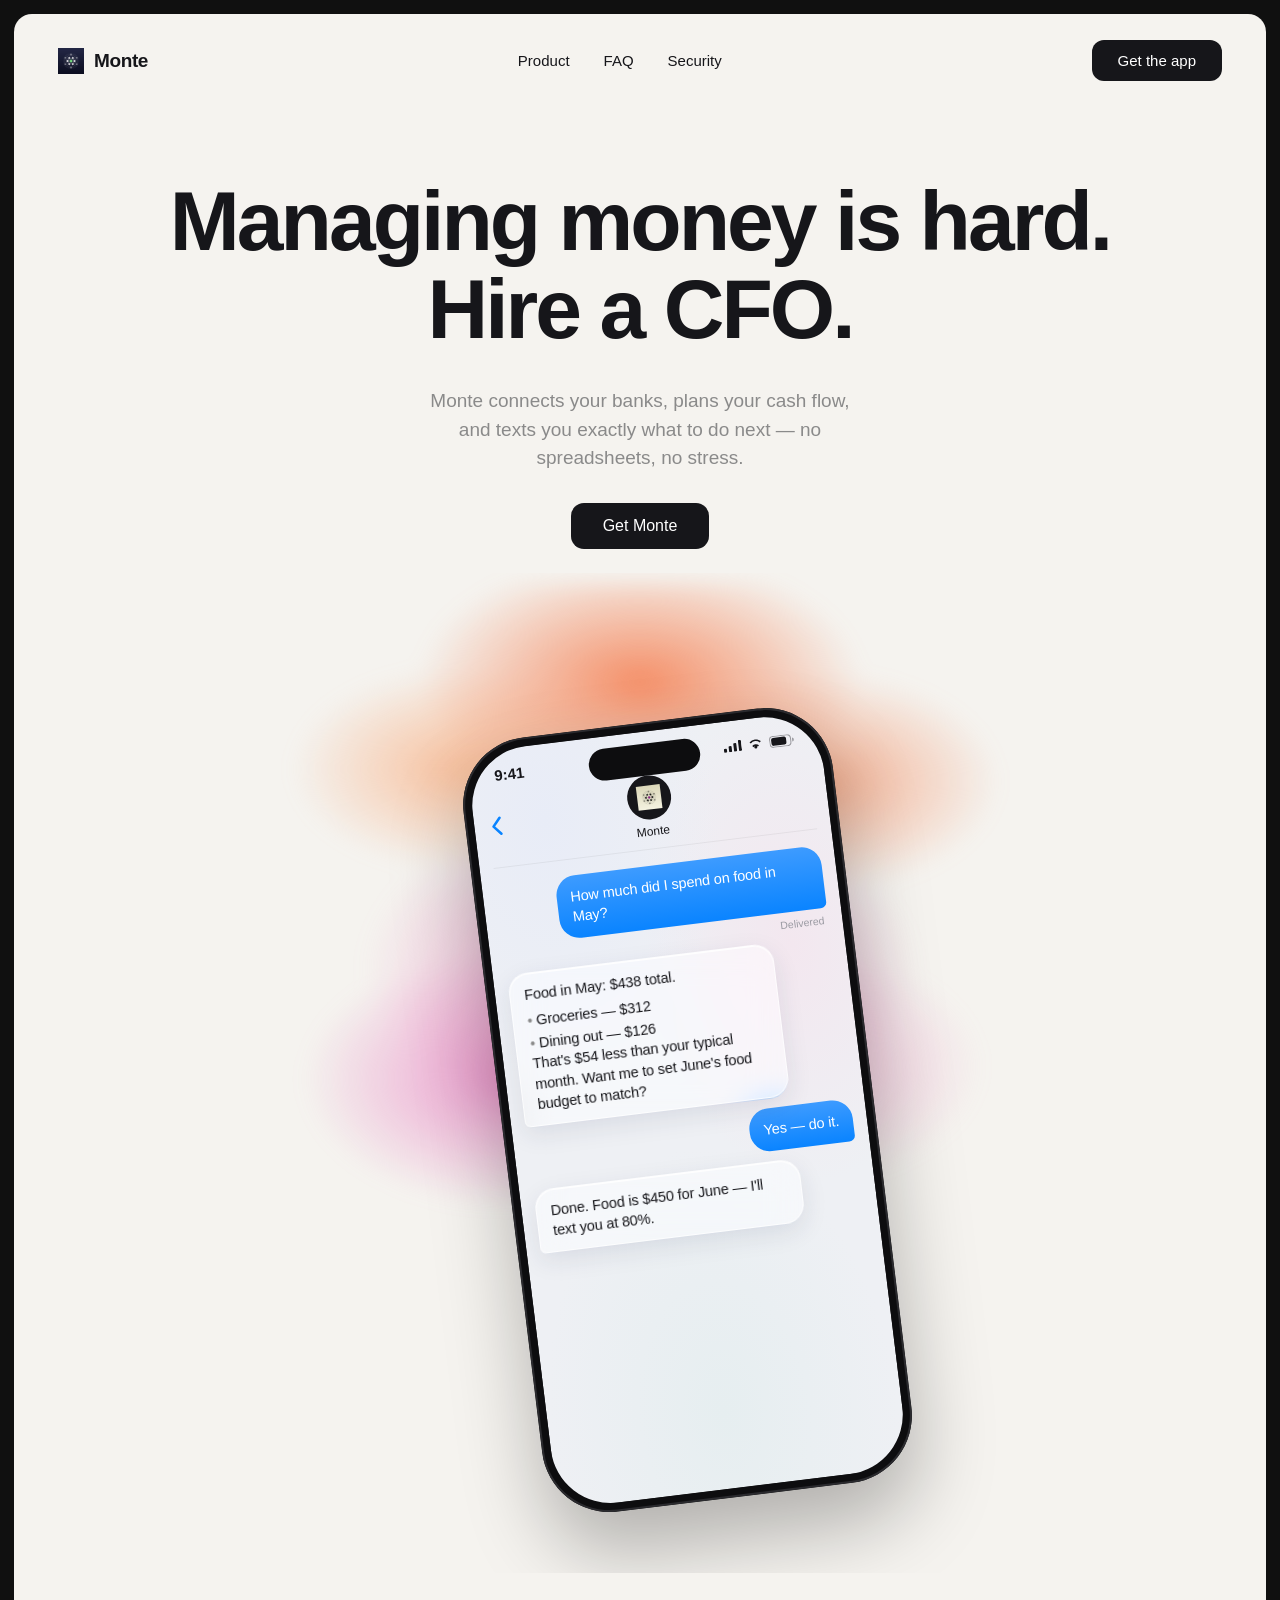
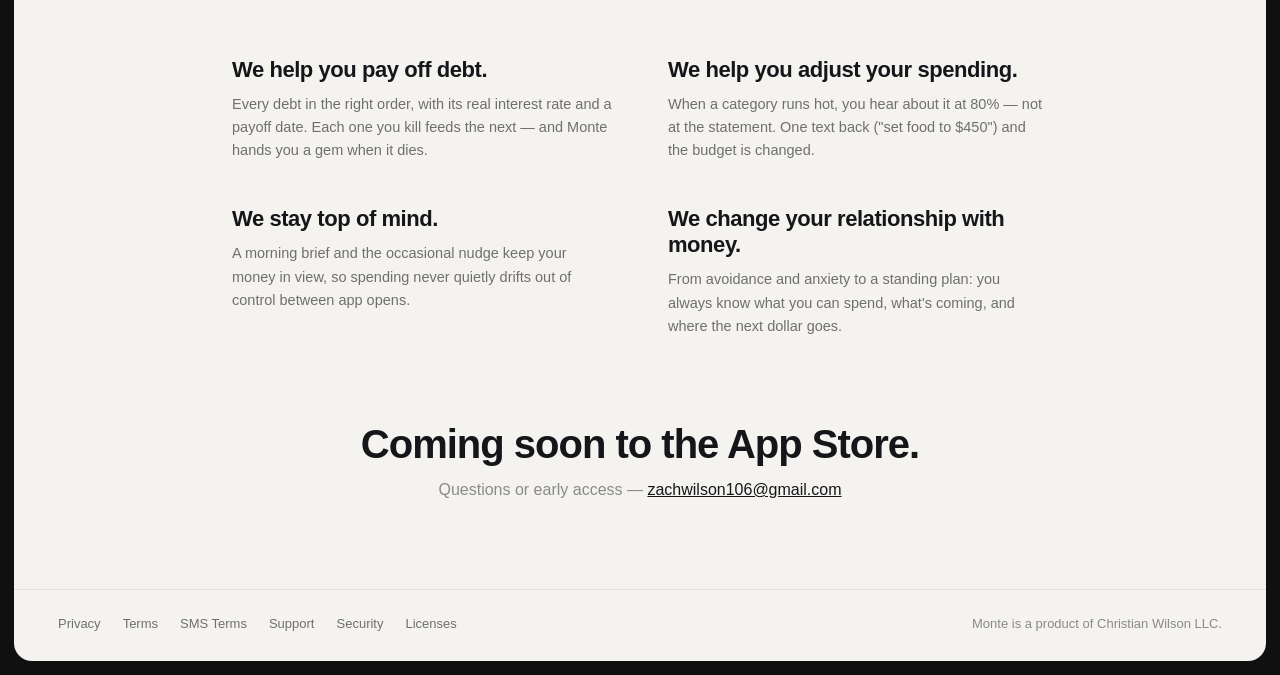
==== index.html @ 9ed9f9a8 "Mobile: reduce phone tilt/scale so it never clips the viewport" ====
<!doctype html>
<html lang="en">
<head>
<meta charset="utf-8">
<meta name="viewport" content="width=device-width, initial-scale=1">
<title>Monte — Your personal CFO</title>
<meta name="description" content="Monte connects your banks, plans your cash flow, and texts you exactly what to do next. Your personal CFO, in your pocket.">
<link rel="icon" type="image/png" href="/logo.png">
<style>
  * { margin: 0; padding: 0; box-sizing: border-box; }
  html { scroll-behavior: smooth; }
  body {
    background: #101010;
    font-family: -apple-system, BlinkMacSystemFont, "SF Pro Display", "Segoe UI", Roboto, sans-serif;
    color: #16161a;
    padding: 14px;
  }
  .page {
    background: #f5f3ef;
    border-radius: 18px;
    overflow: hidden;
    min-height: calc(100vh - 28px);
    display: flex;
    flex-direction: column;
  }

  /* Header */
  header {
    display: flex; align-items: center; justify-content: space-between;
    padding: 26px 44px 0;
  }
  .brand { display: flex; align-items: center; gap: 10px; text-decoration: none; color: #16161a; }
  .brand img { width: 26px; height: 26px; }
  .brand span { font-size: 19px; font-weight: 600; letter-spacing: -0.02em; }
  nav { display: flex; gap: 34px; }
  nav a { text-decoration: none; color: #16161a; font-size: 15px; }
  nav a:hover { opacity: 0.6; }
  .btn {
    display: inline-block; background: #16161a; color: #fff; text-decoration: none;
    font-size: 15px; font-weight: 500; padding: 12px 26px; border-radius: 12px;
  }
  .btn:hover { background: #000; }

  /* Hero */
  .hero { text-align: center; padding: 96px 24px 0; }
  .hero h1 {
    font-weight: 700;
    font-size: clamp(42px, 6.6vw, 84px);
    line-height: 1.05;
    letter-spacing: -0.035em;
  }
  .hero p {
    color: #8a8a8a; font-size: clamp(16px, 1.6vw, 19px); line-height: 1.5;
    max-width: 420px; margin: 34px auto 0;
  }
  .hero .btn { margin-top: 30px; padding: 14px 32px; border-radius: 13px; font-size: 16px; }

  /* Cloud + phone */
  .stage { position: relative; margin-top: 24px; height: 1000px; overflow: hidden; }
  .cloud {
    position: absolute; left: 50%; top: 10px; transform: translateX(-50%);
    width: 860px; height: 620px; pointer-events: none;
    background:
      radial-gradient(38% 30% at 50% 16%, rgba(244,124,78,.85), transparent 68%),
      radial-gradient(30% 24% at 30% 30%, rgba(248,176,132,.8), transparent 68%),
      radial-gradient(32% 26% at 70% 32%, rgba(243,140,96,.7), transparent 68%),
      radial-gradient(46% 38% at 50% 62%, rgba(238,132,194,.8), transparent 70%),
      radial-gradient(36% 30% at 36% 80%, rgba(230,110,188,.7), transparent 70%),
      radial-gradient(34% 28% at 66% 78%, rgba(240,150,200,.6), transparent 70%);
    filter: blur(10px);
  }
  .phone {
    position: relative; margin: 150px auto 0;
    width: 372px; height: 780px;
    background: #0d0d0f; border-radius: 68px;
    padding: 9px;
    transform: rotate(-7deg);
    transform-origin: top center;
    box-shadow: 0 40px 80px rgba(0,0,0,.28), inset 0 0 0 2px #2a2a2e;
  }
  .screen {
    border-radius: 60px; height: 100%; overflow: hidden;
    position: relative;
    background:
      radial-gradient(70% 50% at 20% 10%, #e8ecf7, transparent 70%),
      radial-gradient(60% 45% at 85% 30%, #f3e7ef, transparent 70%),
      radial-gradient(70% 50% at 50% 90%, #e6eef0, transparent 70%),
      #eef0f4;
    padding: 0 14px;
  }
  .island {
    position: absolute; top: 12px; left: 50%; transform: translateX(-50%);
    width: 112px; height: 32px; background: #0d0d0f; border-radius: 20px;
  }
  .statusrow {
    display: flex; justify-content: space-between; align-items: center;
    padding: 17px 12px 0; font-size: 15px; font-weight: 600; color: #16161a;
  }
  .statusrow .icons { display: flex; align-items: center; gap: 6px; }
  .statusrow svg { display: block; }
  .msgheader {
    position: relative; text-align: center; padding: 10px 0;
    border-bottom: 1px solid rgba(0,0,0,.06);
  }
  .msgheader .back {
    position: absolute; left: 2px; top: 50%; transform: translateY(-50%);
    color: #0a84ff; display: flex; align-items: center;
  }
  .msgheader .avatar {
    width: 44px; height: 44px; border-radius: 50%; background: #16161a;
    display: inline-flex; align-items: center; justify-content: center;
  }
  .msgheader .avatar img { width: 24px; height: 24px; filter: invert(1); }
  .msgheader .name { font-size: 12px; margin-top: 5px; color: #16161a; }
  .thread { display: flex; flex-direction: column; gap: 10px; padding-top: 16px; text-align: left; }
  .imsg {
    max-width: 82%; padding: 11px 14px; border-radius: 20px;
    font-size: 14.5px; line-height: 1.4; letter-spacing: -0.01em;
  }
  .sent {
    align-self: flex-end;
    background: linear-gradient(180deg, #3d9bff, #0a84ff);
    color: #fff; border-bottom-right-radius: 6px;
  }
  .delivered {
    align-self: flex-end; font-size: 10.5px; color: #9a9aa2; margin: -4px 4px 0 0;
  }
  .glass {
    align-self: flex-start;
    background: rgba(255,255,255,.5);
    -webkit-backdrop-filter: blur(18px) saturate(1.6);
    backdrop-filter: blur(18px) saturate(1.6);
    border: 1px solid rgba(255,255,255,.75);
    box-shadow: 0 8px 24px rgba(30,40,80,.10), inset 0 1px 0 rgba(255,255,255,.9);
    color: #16161a; border-bottom-left-radius: 6px;
  }
  .glass ul { list-style: none; margin: 6px 0 0; padding: 0; }
  .glass li { margin-top: 3px; }
  .glass li::before { content: "•  "; color: #8a8a8a; }

  /* Product strip */
  .strip {
    display: grid; grid-template-columns: repeat(2, 1fr); gap: 44px 56px;
    max-width: 880px; margin: 0 auto; padding: 84px 32px;
  }
  .strip h3 {
    font-weight: 700; letter-spacing: -0.02em;
    font-size: 22px; margin-bottom: 10px;
  }
  .strip p { color: #6f6f6f; font-size: 14.5px; line-height: 1.6; }

  /* Get section */
  .get { text-align: center; padding: 0 24px 90px; }
  .get h2 {
    font-weight: 700;
    font-size: clamp(28px, 3.6vw, 40px); letter-spacing: -0.025em;
  }
  .get p { color: #8a8a8a; margin-top: 14px; font-size: 16px; }
  .get a { color: #16161a; }

  /* Footer */
  footer {
    border-top: 1px solid rgba(0,0,0,.08);
    padding: 26px 44px 30px;
    display: flex; flex-wrap: wrap; gap: 10px 26px; align-items: center; justify-content: space-between;
    font-size: 13px; color: #8a8a8a;
  }
  footer .links { display: flex; flex-wrap: wrap; gap: 22px; }
  footer a { color: #6f6f6f; text-decoration: none; }
  footer a:hover { color: #16161a; }

  @media (max-width: 760px) {
    header { padding: 20px 22px 0; }
    nav { display: none; }
    .hero { padding-top: 64px; }
    .stage { height: 820px; }
    .phone { margin-top: 110px; transform: rotate(-4deg) scale(0.8); }
    .cloud { width: 620px; height: 470px; }
    .strip { grid-template-columns: 1fr; gap: 34px; padding: 64px 28px; }
    footer { padding: 22px 22px 26px; justify-content: center; text-align: center; }
  }
  @media (max-width: 420px) {
    .stage { height: 730px; }
    .phone { transform: rotate(-3deg) scale(0.7); margin-top: 80px; }
  }
</style>
</head>
<body>
<div class="page">

  <header>
    <a class="brand" href="./"><img src="/logo.png" alt=""><span>Monte</span></a>
    <nav>
      <a href="#product">Product</a>
      <a href="faq/">FAQ</a>
      <a href="security/">Security</a>
    </nav>
    <a class="btn" href="#get">Get the app</a>
  </header>

  <section class="hero">
    <h1>Managing money is hard.<br>Hire a CFO.</h1>
    <p>Monte connects your banks, plans your cash flow, and texts you exactly what to do next — no spreadsheets, no stress.</p>
    <a class="btn" href="#get">Get Monte</a>

    <div class="stage">
      <div class="cloud"></div>
      <div class="phone">
        <div class="screen">
          <div class="island"></div>
          <div class="statusrow">
            <span>9:41</span>
            <span class="icons">
              <svg width="18" height="11" viewBox="0 0 18 11" fill="#16161a"><rect x="0" y="7" width="3" height="4" rx="0.8"/><rect x="5" y="5" width="3" height="6" rx="0.8"/><rect x="10" y="2.5" width="3" height="8.5" rx="0.8"/><rect x="15" y="0" width="3" height="11" rx="0.8"/></svg>
              <svg width="16" height="11" viewBox="0 0 16 11" fill="#16161a"><path d="M8 9.4a1.5 1.5 0 1 1 0 3 1.5 1.5 0 0 1 0-3z" transform="translate(0,-1.9)"/><path d="M8 6.2c1.3 0 2.5.5 3.4 1.4l-1.2 1.2A3.2 3.2 0 0 0 8 8a3.2 3.2 0 0 0-2.2.8L4.6 7.6A4.8 4.8 0 0 1 8 6.2z"/><path d="M8 3c2.2 0 4.2.9 5.7 2.3l-1.2 1.2A6.4 6.4 0 0 0 8 4.6a6.4 6.4 0 0 0-4.5 1.9L2.3 5.3A8 8 0 0 1 8 3z" transform="translate(0,-1.6)"/></svg>
              <svg width="25" height="12" viewBox="0 0 25 12"><rect x="0.5" y="0.5" width="21" height="11" rx="3.5" fill="none" stroke="#16161a" stroke-opacity="0.4"/><rect x="2" y="2" width="15" height="8" rx="2" fill="#16161a"/><path d="M23 4v4c1-.3 1.6-1 1.6-2S24 4.3 23 4z" fill="#16161a" fill-opacity="0.4"/></svg>
            </span>
          </div>
          <div class="msgheader">
            <span class="back"><svg width="12" height="20" viewBox="0 0 12 20" fill="none"><path d="M10 2 3 10l7 8" stroke="#0a84ff" stroke-width="2.6" stroke-linecap="round" stroke-linejoin="round"/></svg></span>
            <span class="avatar"><img src="/logo.png" alt=""></span>
            <div class="name">Monte</div>
          </div>
          <div class="thread">
            <div class="imsg sent">How much did I spend on food in May?</div>
            <div class="delivered">Delivered</div>
            <div class="imsg glass">Food in May: $438 total.
              <ul>
                <li>Groceries — $312</li>
                <li>Dining out — $126</li>
              </ul>
              That's $54 less than your typical month. Want me to set June's food budget to match?</div>
            <div class="imsg sent">Yes — do it.</div>
            <div class="imsg glass">Done. Food is $450 for June — I'll text you at 80%.</div>
          </div>
        </div>
      </div>
    </div>
  </section>

  <section class="strip" id="product">
    <div>
      <h3>We help you pay off debt.</h3>
      <p>Every debt in the right order, with its real interest rate and a payoff date. Each one you kill feeds the next — and Monte hands you a gem when it dies.</p>
    </div>
    <div>
      <h3>We help you adjust your spending.</h3>
      <p>When a category runs hot, you hear about it at 80% — not at the statement. One text back ("set food to $450") and the budget is changed.</p>
    </div>
    <div>
      <h3>We stay top of mind.</h3>
      <p>A morning brief and the occasional nudge keep your money in view, so spending never quietly drifts out of control between app opens.</p>
    </div>
    <div>
      <h3>We change your relationship with money.</h3>
      <p>From avoidance and anxiety to a standing plan: you always know what you can spend, what's coming, and where the next dollar goes.</p>
    </div>
  </section>

  <section class="get" id="get">
    <h2>Coming soon to the App Store.</h2>
    <p>Questions or early access — <a href="mailto:zachwilson106@gmail.com">zachwilson106@gmail.com</a></p>
  </section>

  <footer>
    <div class="links">
      <a href="privacy/">Privacy</a>
      <a href="terms/">Terms</a>
      <a href="sms/">SMS Terms</a>
      <a href="faq/">Support</a>
      <a href="security/">Security</a>
      <a href="licenses/">Licenses</a>
    </div>
    <p>Monte is a product of Christian Wilson LLC.</p>
  </footer>

</div>
</body>
</html>
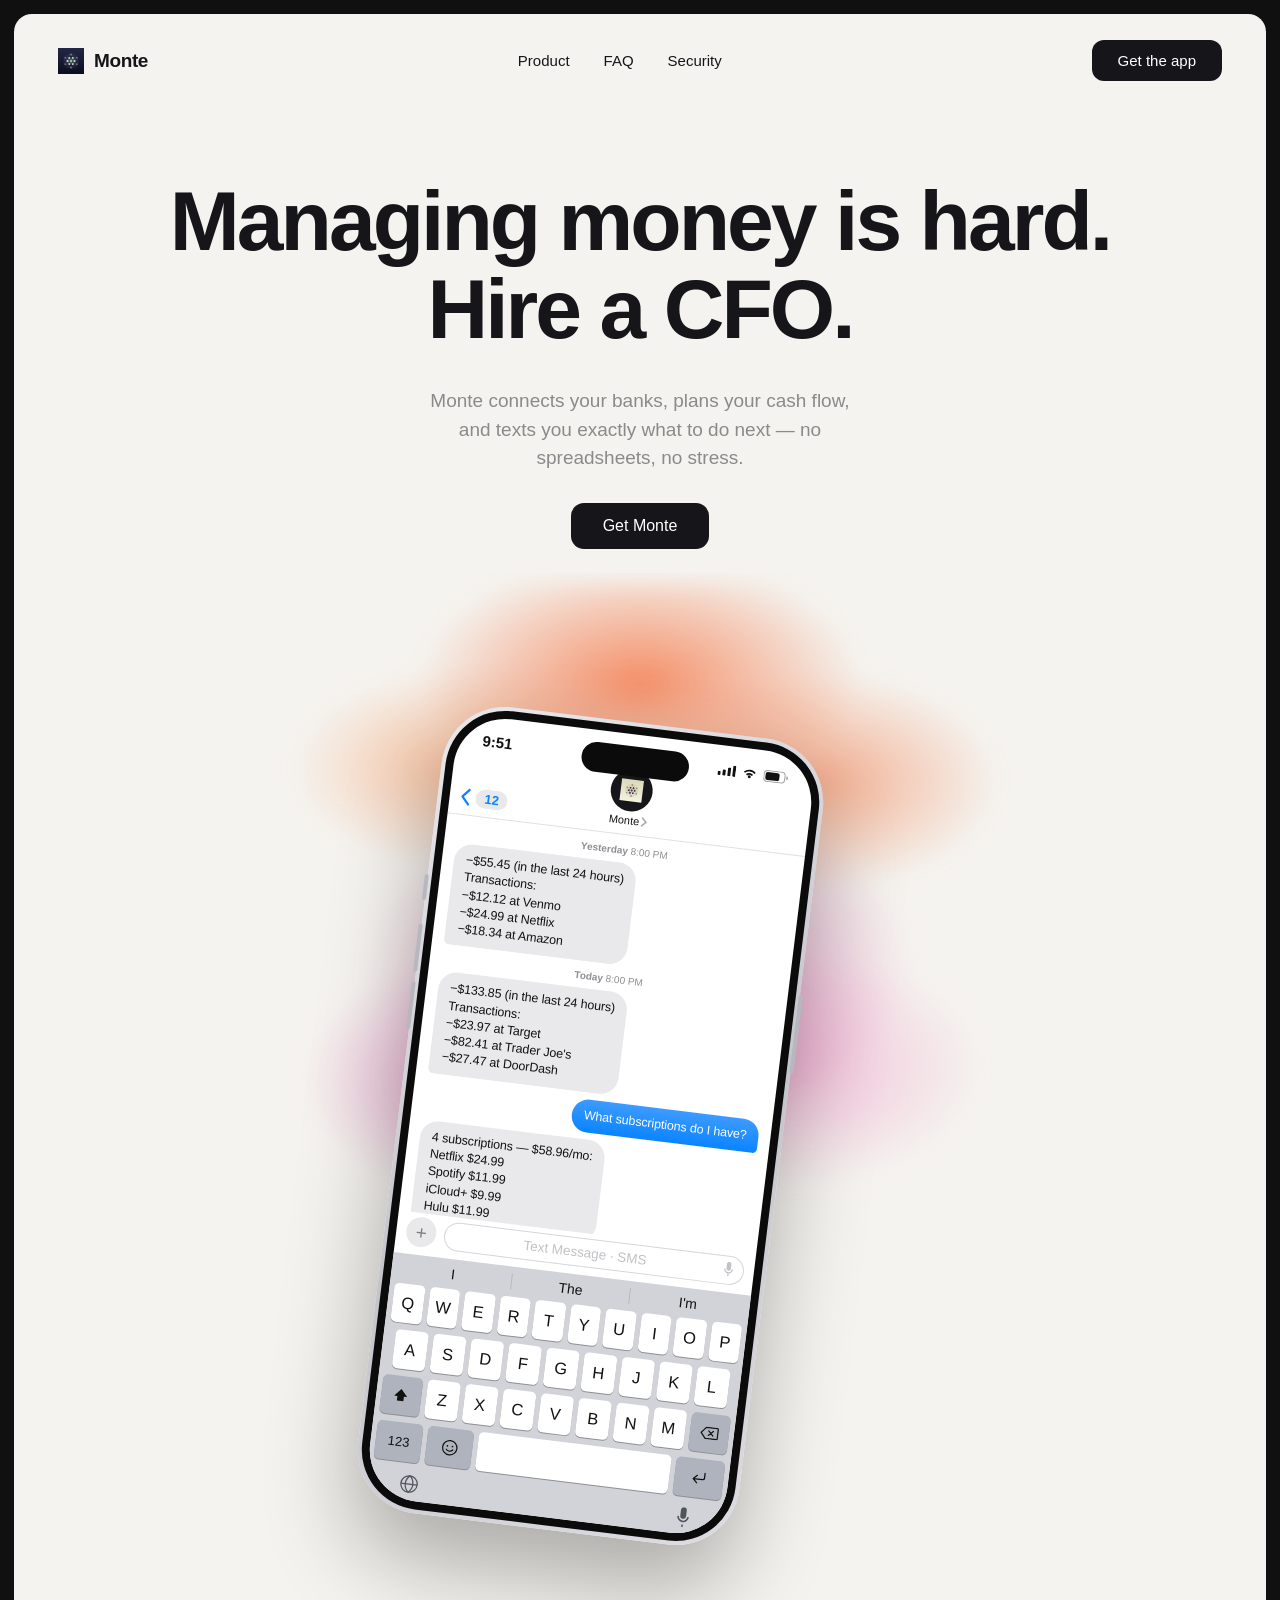
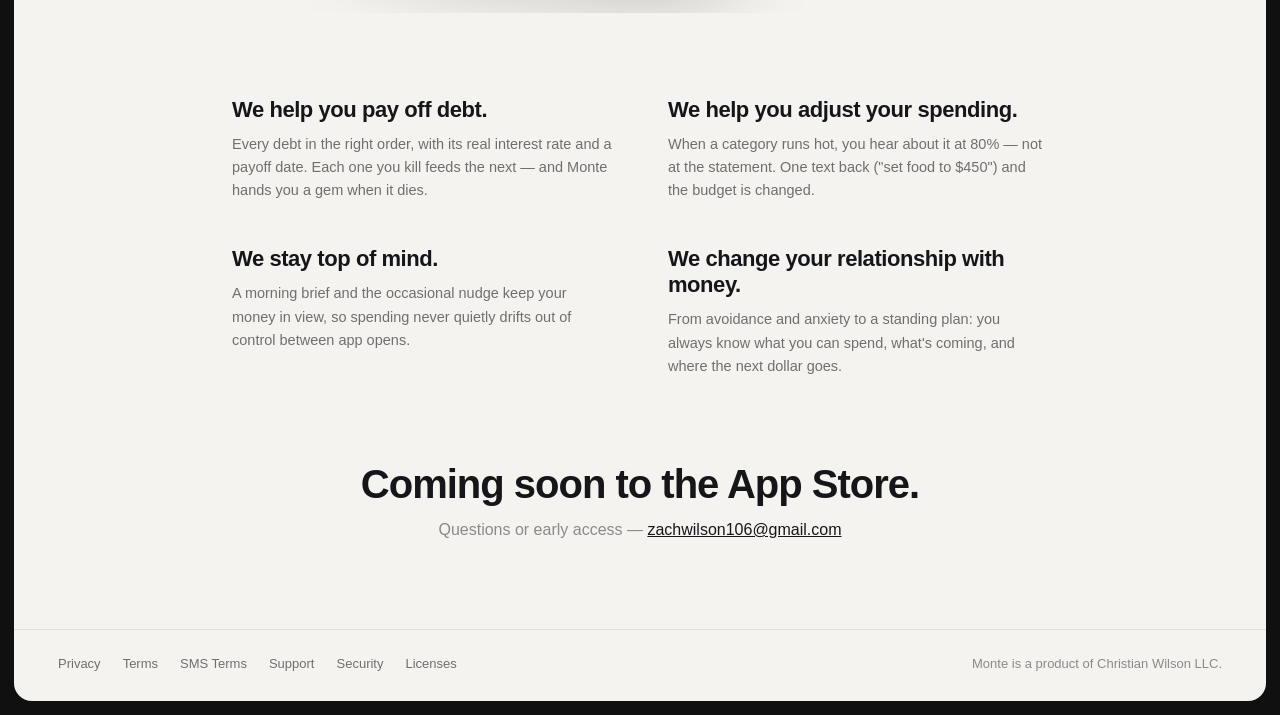
==== commit 189b210e: "Photoreal iPhone mockup: titanium frame, day separators, daily recaps + subscriptions Q&A, keyboard" ====
--- a/index.html
+++ b/index.html
@@ -56,7 +56,7 @@
   .hero .btn { margin-top: 30px; padding: 14px 32px; border-radius: 13px; font-size: 16px; }
 
   /* Cloud + phone */
-  .stage { position: relative; margin-top: 24px; height: 1000px; overflow: hidden; }
+  .stage { position: relative; margin-top: 24px; height: 1040px; overflow: hidden; }
   .cloud {
     position: absolute; left: 50%; top: 10px; transform: translateX(-50%);
     width: 860px; height: 620px; pointer-events: none;
@@ -71,72 +71,100 @@
   }
   .phone {
     position: relative; margin: 150px auto 0;
-    width: 372px; height: 780px;
-    background: #0d0d0f; border-radius: 68px;
-    padding: 9px;
-    transform: rotate(-7deg);
+    width: 384px; height: 812px;
+    background: linear-gradient(145deg, #e8e8ec, #c4c4cb 55%, #dcdce1);
+    border-radius: 64px; padding: 4px;
+    transform: rotate(7deg);
     transform-origin: top center;
-    box-shadow: 0 40px 80px rgba(0,0,0,.28), inset 0 0 0 2px #2a2a2e;
-  }
+    box-shadow: 0 44px 90px rgba(0,0,0,.30);
+  }
+  .sbtn { position: absolute; background: #b7b7bf; border-radius: 3px; }
+  .sbtn.action { left: -3px; top: 176px; width: 4px; height: 26px; }
+  .sbtn.volup  { left: -3px; top: 226px; width: 4px; height: 48px; }
+  .sbtn.voldn  { left: -3px; top: 284px; width: 4px; height: 48px; }
+  .sbtn.power  { right: -3px; top: 250px; width: 4px; height: 80px; }
+  .bezel { background: #0b0b0c; border-radius: 60px; padding: 8px; height: 100%; }
   .screen {
-    border-radius: 60px; height: 100%; overflow: hidden;
-    position: relative;
-    background:
-      radial-gradient(70% 50% at 20% 10%, #e8ecf7, transparent 70%),
-      radial-gradient(60% 45% at 85% 30%, #f3e7ef, transparent 70%),
-      radial-gradient(70% 50% at 50% 90%, #e6eef0, transparent 70%),
-      #eef0f4;
-    padding: 0 14px;
+    background: #fff; border-radius: 52px; height: 100%; overflow: hidden;
+    position: relative; display: flex; flex-direction: column;
   }
   .island {
     position: absolute; top: 12px; left: 50%; transform: translateX(-50%);
-    width: 112px; height: 32px; background: #0d0d0f; border-radius: 20px;
+    width: 108px; height: 30px; background: #0b0b0c; border-radius: 18px; z-index: 2;
   }
   .statusrow {
     display: flex; justify-content: space-between; align-items: center;
-    padding: 17px 12px 0; font-size: 15px; font-weight: 600; color: #16161a;
+    padding: 16px 26px 0; font-size: 15px; font-weight: 600; color: #111;
   }
   .statusrow .icons { display: flex; align-items: center; gap: 6px; }
   .statusrow svg { display: block; }
   .msgheader {
-    position: relative; text-align: center; padding: 10px 0;
-    border-bottom: 1px solid rgba(0,0,0,.06);
-  }
-  .msgheader .back {
-    position: absolute; left: 2px; top: 50%; transform: translateY(-50%);
-    color: #0a84ff; display: flex; align-items: center;
-  }
-  .msgheader .avatar {
-    width: 44px; height: 44px; border-radius: 50%; background: #16161a;
+    display: flex; align-items: flex-end; padding: 2px 10px 8px;
+    border-bottom: 0.5px solid rgba(0,0,0,.12);
+  }
+  .back { display: flex; align-items: center; gap: 5px; width: 74px; }
+  .unread {
+    background: #e9e9eb; color: #0a84ff; font-size: 13px; font-weight: 600;
+    padding: 2px 9px; border-radius: 12px;
+  }
+  .contact { flex: 1; text-align: center; }
+  .contact .avatar {
+    width: 42px; height: 42px; border-radius: 50%; background: #16161a;
     display: inline-flex; align-items: center; justify-content: center;
   }
-  .msgheader .avatar img { width: 24px; height: 24px; filter: invert(1); }
-  .msgheader .name { font-size: 12px; margin-top: 5px; color: #16161a; }
-  .thread { display: flex; flex-direction: column; gap: 10px; padding-top: 16px; text-align: left; }
+  .contact .avatar img { width: 22px; height: 22px; filter: invert(1); }
+  .contact .name {
+    font-size: 11px; color: #111; margin-top: 3px;
+    display: flex; align-items: center; justify-content: center; gap: 2px;
+  }
+  .contact .name svg { opacity: 0.35; }
+  .hspace { width: 74px; }
+  .thread {
+    flex: 1; overflow: hidden; text-align: left;
+    display: flex; flex-direction: column; gap: 7px;
+    padding: 8px 12px 4px; font-size: 12.5px;
+  }
+  .day { text-align: center; font-size: 10px; color: #8e8e93; margin-top: 2px; }
+  .day b { font-weight: 600; }
   .imsg {
-    max-width: 82%; padding: 11px 14px; border-radius: 20px;
-    font-size: 14.5px; line-height: 1.4; letter-spacing: -0.01em;
-  }
+    max-width: 80%; padding: 8px 12px; border-radius: 18px;
+    line-height: 1.38; letter-spacing: -0.01em; white-space: pre-line;
+  }
+  .recv { background: #e9e9eb; color: #111; align-self: flex-start; border-bottom-left-radius: 5px; }
   .sent {
-    align-self: flex-end;
-    background: linear-gradient(180deg, #3d9bff, #0a84ff);
-    color: #fff; border-bottom-right-radius: 6px;
-  }
-  .delivered {
-    align-self: flex-end; font-size: 10.5px; color: #9a9aa2; margin: -4px 4px 0 0;
-  }
-  .glass {
-    align-self: flex-start;
-    background: rgba(255,255,255,.5);
-    -webkit-backdrop-filter: blur(18px) saturate(1.6);
-    backdrop-filter: blur(18px) saturate(1.6);
-    border: 1px solid rgba(255,255,255,.75);
-    box-shadow: 0 8px 24px rgba(30,40,80,.10), inset 0 1px 0 rgba(255,255,255,.9);
-    color: #16161a; border-bottom-left-radius: 6px;
-  }
-  .glass ul { list-style: none; margin: 6px 0 0; padding: 0; }
-  .glass li { margin-top: 3px; }
-  .glass li::before { content: "•  "; color: #8a8a8a; }
+    background: linear-gradient(180deg, #3d9bff, #0a84ff); color: #fff;
+    align-self: flex-end; border-bottom-right-radius: 5px;
+  }
+  .inputbar { display: flex; align-items: center; gap: 8px; padding: 4px 10px 8px; }
+  .plusbtn {
+    width: 30px; height: 30px; border-radius: 50%; background: #e9e9eb;
+    color: #7c7c82; font-size: 19px; line-height: 1;
+    display: flex; align-items: center; justify-content: center;
+  }
+  .field {
+    flex: 1; position: relative; border: 1px solid #d6d6db; border-radius: 16px;
+    padding: 6px 30px 6px 12px; font-size: 13.5px; color: #c1c1c6;
+  }
+  .field svg { position: absolute; right: 9px; top: 50%; transform: translateY(-50%); }
+  .kb { background: #d1d3d9; padding: 0 3px 4px; }
+  .qt { display: flex; align-items: stretch; padding: 7px 0; }
+  .qt span {
+    flex: 1; text-align: center; font-size: 14px; color: #111;
+    border-right: 1px solid rgba(0,0,0,.12);
+  }
+  .qt span:last-child { border-right: none; }
+  .krow { display: flex; justify-content: center; gap: 5px; margin-bottom: 7px; padding: 0 2px; }
+  .key {
+    flex: 1; max-width: 33px; height: 39px; background: #fff; border-radius: 5px;
+    box-shadow: 0 1px 0 rgba(0,0,0,.32); color: #111;
+    display: flex; align-items: center; justify-content: center; font-size: 16.5px;
+  }
+  .key.mod { max-width: 44px; background: #aeb3be; }
+  .key.k123 { max-width: 46px; background: #aeb3be; font-size: 13px; }
+  .key.face { max-width: 46px; background: #aeb3be; }
+  .key.space { max-width: none; flex: 4; }
+  .key.ret { max-width: 60px; background: #aeb3be; }
+  .kbfoot { display: flex; justify-content: space-between; padding: 4px 30px 2px; }
 
   /* Product strip */
   .strip {
@@ -174,14 +202,14 @@
     nav { display: none; }
     .hero { padding-top: 64px; }
     .stage { height: 820px; }
-    .phone { margin-top: 110px; transform: rotate(-4deg) scale(0.8); }
+    .phone { margin-top: 110px; transform: rotate(4deg) scale(0.8); }
     .cloud { width: 620px; height: 470px; }
     .strip { grid-template-columns: 1fr; gap: 34px; padding: 64px 28px; }
     footer { padding: 22px 22px 26px; justify-content: center; text-align: center; }
   }
   @media (max-width: 420px) {
     .stage { height: 730px; }
-    .phone { transform: rotate(-3deg) scale(0.7); margin-top: 80px; }
+    .phone { transform: rotate(3deg) scale(0.7); margin-top: 80px; }
   }
 </style>
 </head>
@@ -206,33 +234,76 @@
     <div class="stage">
       <div class="cloud"></div>
       <div class="phone">
+        <span class="sbtn action"></span><span class="sbtn volup"></span><span class="sbtn voldn"></span><span class="sbtn power"></span>
+        <div class="bezel">
         <div class="screen">
           <div class="island"></div>
           <div class="statusrow">
-            <span>9:41</span>
+            <span>9:51</span>
             <span class="icons">
-              <svg width="18" height="11" viewBox="0 0 18 11" fill="#16161a"><rect x="0" y="7" width="3" height="4" rx="0.8"/><rect x="5" y="5" width="3" height="6" rx="0.8"/><rect x="10" y="2.5" width="3" height="8.5" rx="0.8"/><rect x="15" y="0" width="3" height="11" rx="0.8"/></svg>
-              <svg width="16" height="11" viewBox="0 0 16 11" fill="#16161a"><path d="M8 9.4a1.5 1.5 0 1 1 0 3 1.5 1.5 0 0 1 0-3z" transform="translate(0,-1.9)"/><path d="M8 6.2c1.3 0 2.5.5 3.4 1.4l-1.2 1.2A3.2 3.2 0 0 0 8 8a3.2 3.2 0 0 0-2.2.8L4.6 7.6A4.8 4.8 0 0 1 8 6.2z"/><path d="M8 3c2.2 0 4.2.9 5.7 2.3l-1.2 1.2A6.4 6.4 0 0 0 8 4.6a6.4 6.4 0 0 0-4.5 1.9L2.3 5.3A8 8 0 0 1 8 3z" transform="translate(0,-1.6)"/></svg>
-              <svg width="25" height="12" viewBox="0 0 25 12"><rect x="0.5" y="0.5" width="21" height="11" rx="3.5" fill="none" stroke="#16161a" stroke-opacity="0.4"/><rect x="2" y="2" width="15" height="8" rx="2" fill="#16161a"/><path d="M23 4v4c1-.3 1.6-1 1.6-2S24 4.3 23 4z" fill="#16161a" fill-opacity="0.4"/></svg>
+              <svg width="18" height="11" viewBox="0 0 18 11" fill="#111"><rect x="0" y="7" width="3" height="4" rx="0.8"/><rect x="5" y="5" width="3" height="6" rx="0.8"/><rect x="10" y="2.5" width="3" height="8.5" rx="0.8"/><rect x="15" y="0" width="3" height="11" rx="0.8"/></svg>
+              <svg width="16" height="11" viewBox="0 0 16 12" fill="#111"><path d="M8 9.6a1.6 1.6 0 1 1 0 3.2 1.6 1.6 0 0 1 0-3.2z" transform="translate(0,-1.4)"/><path d="M8 5.8c1.5 0 2.9.6 3.9 1.6l-1.3 1.3A3.7 3.7 0 0 0 8 7.6c-1 0-1.9.4-2.6 1.1L4.1 7.4a5.5 5.5 0 0 1 3.9-1.6z"/><path d="M8 2.2c2.5 0 4.8 1 6.5 2.7l-1.3 1.3A7.3 7.3 0 0 0 8 4.1c-2 0-3.8.8-5.2 2.1L1.5 4.9A9.2 9.2 0 0 1 8 2.2z"/></svg>
+              <svg width="25" height="12" viewBox="0 0 25 12"><rect x="0.5" y="0.5" width="21" height="11" rx="3.5" fill="none" stroke="#111" stroke-opacity="0.4"/><rect x="2" y="2" width="14" height="8" rx="2" fill="#111"/><path d="M23 4v4c1-.3 1.6-1 1.6-2S24 4.3 23 4z" fill="#111" fill-opacity="0.4"/></svg>
             </span>
           </div>
           <div class="msgheader">
-            <span class="back"><svg width="12" height="20" viewBox="0 0 12 20" fill="none"><path d="M10 2 3 10l7 8" stroke="#0a84ff" stroke-width="2.6" stroke-linecap="round" stroke-linejoin="round"/></svg></span>
-            <span class="avatar"><img src="/logo.png" alt=""></span>
-            <div class="name">Monte</div>
+            <span class="back">
+              <svg width="11" height="19" viewBox="0 0 12 20" fill="none"><path d="M10 2 3 10l7 8" stroke="#0a84ff" stroke-width="2.4" stroke-linecap="round" stroke-linejoin="round"/></svg>
+              <span class="unread">12</span>
+            </span>
+            <span class="contact">
+              <span class="avatar"><img src="/logo.png" alt=""></span>
+              <span class="name">Monte <svg width="6" height="10" viewBox="0 0 6 10" fill="none"><path d="M1 1l4 4-4 4" stroke="#111" stroke-width="1.6" stroke-linecap="round"/></svg></span>
+            </span>
+            <span class="hspace"></span>
           </div>
           <div class="thread">
-            <div class="imsg sent">How much did I spend on food in May?</div>
-            <div class="delivered">Delivered</div>
-            <div class="imsg glass">Food in May: $438 total.
-              <ul>
-                <li>Groceries — $312</li>
-                <li>Dining out — $126</li>
-              </ul>
-              That's $54 less than your typical month. Want me to set June's food budget to match?</div>
-            <div class="imsg sent">Yes — do it.</div>
-            <div class="imsg glass">Done. Food is $450 for June — I'll text you at 80%.</div>
-          </div>
+            <div class="day"><b>Yesterday</b> 8:00 PM</div>
+            <div class="imsg recv">−$55.45 (in the last 24 hours)
+Transactions:
+−$12.12 at Venmo
+−$24.99 at Netflix
+−$18.34 at Amazon</div>
+            <div class="day"><b>Today</b> 8:00 PM</div>
+            <div class="imsg recv">−$133.85 (in the last 24 hours)
+Transactions:
+−$23.97 at Target
+−$82.41 at Trader Joe's
+−$27.47 at DoorDash</div>
+            <div class="imsg sent">What subscriptions do I have?</div>
+            <div class="imsg recv">4 subscriptions — $58.96/mo:
+Netflix $24.99
+Spotify $11.99
+iCloud+ $9.99
+Hulu $11.99</div>
+          </div>
+          <div class="inputbar">
+            <span class="plusbtn">+</span>
+            <span class="field">Text Message · SMS
+              <svg width="11" height="16" viewBox="0 0 12 18" fill="#c1c1c6"><rect x="3.5" y="0" width="5" height="10" rx="2.5"/><path d="M1 8a5 5 0 0 0 10 0h-1.4a3.6 3.6 0 0 1-7.2 0z"/><rect x="5.3" y="13" width="1.4" height="3"/></svg>
+            </span>
+          </div>
+          <div class="kb">
+            <div class="qt"><span>I</span><span>The</span><span>I'm</span></div>
+            <div class="krow"><span class="key">Q</span><span class="key">W</span><span class="key">E</span><span class="key">R</span><span class="key">T</span><span class="key">Y</span><span class="key">U</span><span class="key">I</span><span class="key">O</span><span class="key">P</span></div>
+            <div class="krow"><span class="key">A</span><span class="key">S</span><span class="key">D</span><span class="key">F</span><span class="key">G</span><span class="key">H</span><span class="key">J</span><span class="key">K</span><span class="key">L</span></div>
+            <div class="krow">
+              <span class="key mod"><svg width="15" height="14" viewBox="0 0 16 15" fill="#111"><path d="M8 0 1 8h3.5v5h7V8H15z"/></svg></span>
+              <span class="key">Z</span><span class="key">X</span><span class="key">C</span><span class="key">V</span><span class="key">B</span><span class="key">N</span><span class="key">M</span>
+              <span class="key mod"><svg width="19" height="13" viewBox="0 0 20 14" fill="none"><path d="M6 1h12a1 1 0 0 1 1 1v10a1 1 0 0 1-1 1H6L1 7z" stroke="#111" stroke-width="1.3"/><path d="m9 4.5 5 5m0-5-5 5" stroke="#111" stroke-width="1.3" stroke-linecap="round"/></svg></span>
+            </div>
+            <div class="krow">
+              <span class="key k123">123</span>
+              <span class="key face"><svg width="17" height="17" viewBox="0 0 18 18" fill="none"><circle cx="9" cy="9" r="7.6" stroke="#111" stroke-width="1.3"/><circle cx="6.3" cy="7.4" r="0.9" fill="#111"/><circle cx="11.7" cy="7.4" r="0.9" fill="#111"/><path d="M5.5 11a4.4 4.4 0 0 0 7 0" stroke="#111" stroke-width="1.3" stroke-linecap="round"/></svg></span>
+              <span class="key space"></span>
+              <span class="key ret"><svg width="15" height="13" viewBox="0 0 16 14" fill="none"><path d="M14 1v5a2 2 0 0 1-2 2H2m0 0 4-4M2 8l4 4" stroke="#111" stroke-width="1.4" stroke-linecap="round" stroke-linejoin="round"/></svg></span>
+            </div>
+            <div class="kbfoot">
+              <svg width="21" height="21" viewBox="0 0 22 22" fill="none"><circle cx="11" cy="11" r="8.6" stroke="#50555c" stroke-width="1.3"/><path d="M2.4 11h17.2M11 2.4c-2.6 2.3-4 5.2-4 8.6s1.4 6.3 4 8.6c2.6-2.3 4-5.2 4-8.6s-1.4-6.3-4-8.6z" stroke="#50555c" stroke-width="1.3"/></svg>
+              <svg width="15" height="21" viewBox="0 0 12 18" fill="#50555c"><rect x="3.5" y="0" width="5" height="10" rx="2.5"/><path d="M1 8a5 5 0 0 0 10 0h-1.4a3.6 3.6 0 0 1-7.2 0z"/><rect x="5.3" y="15" width="1.4" height="2"/></svg>
+            </div>
+          </div>
+        </div>
         </div>
       </div>
     </div>
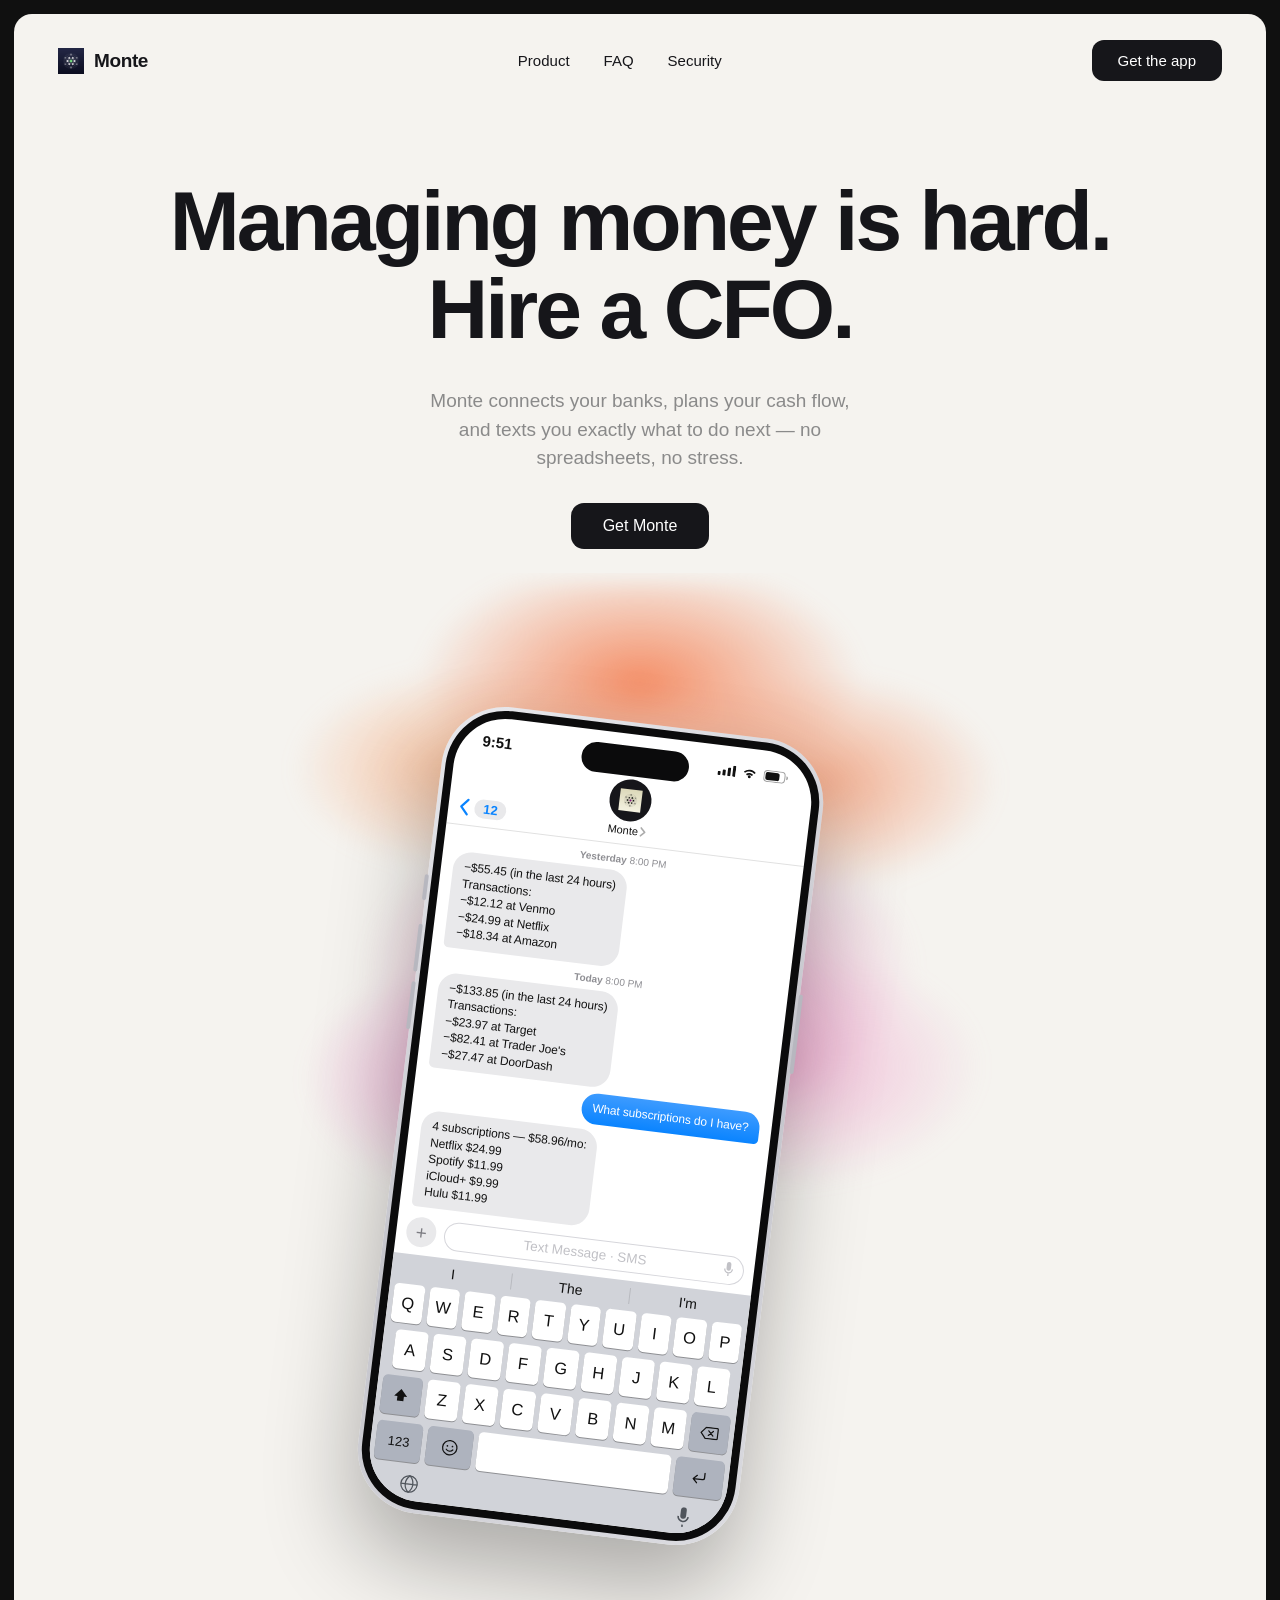
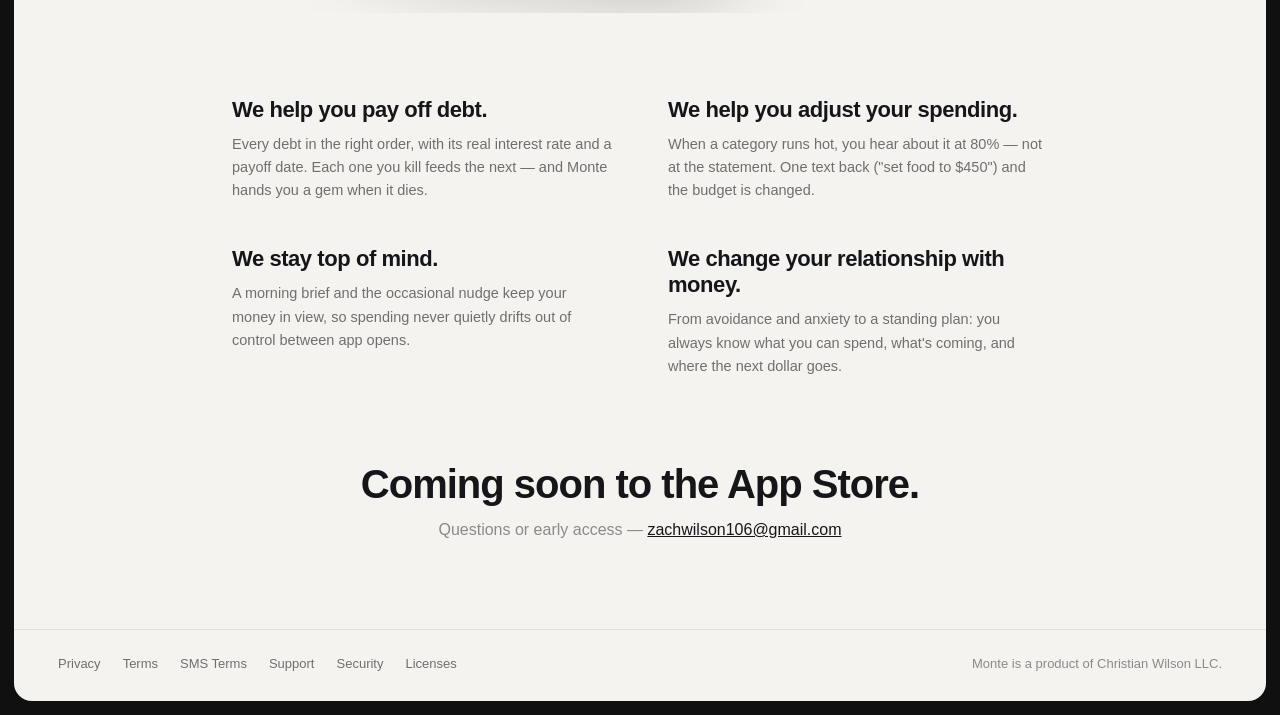
==== commit 19acb99f: "Clear the island, fit the full subscriptions reply" ====
--- a/index.html
+++ b/index.html
@@ -99,7 +99,7 @@
   .statusrow .icons { display: flex; align-items: center; gap: 6px; }
   .statusrow svg { display: block; }
   .msgheader {
-    display: flex; align-items: flex-end; padding: 2px 10px 8px;
+    display: flex; align-items: flex-end; padding: 12px 10px 8px;
     border-bottom: 0.5px solid rgba(0,0,0,.12);
   }
   .back { display: flex; align-items: center; gap: 5px; width: 74px; }
@@ -121,13 +121,13 @@
   .hspace { width: 74px; }
   .thread {
     flex: 1; overflow: hidden; text-align: left;
-    display: flex; flex-direction: column; gap: 7px;
-    padding: 8px 12px 4px; font-size: 12.5px;
+    display: flex; flex-direction: column; gap: 6px;
+    padding: 7px 12px 2px; font-size: 12px;
   }
   .day { text-align: center; font-size: 10px; color: #8e8e93; margin-top: 2px; }
   .day b { font-weight: 600; }
   .imsg {
-    max-width: 80%; padding: 8px 12px; border-radius: 18px;
+    max-width: 80%; padding: 7px 11px; border-radius: 18px;
     line-height: 1.38; letter-spacing: -0.01em; white-space: pre-line;
   }
   .recv { background: #e9e9eb; color: #111; align-self: flex-start; border-bottom-left-radius: 5px; }
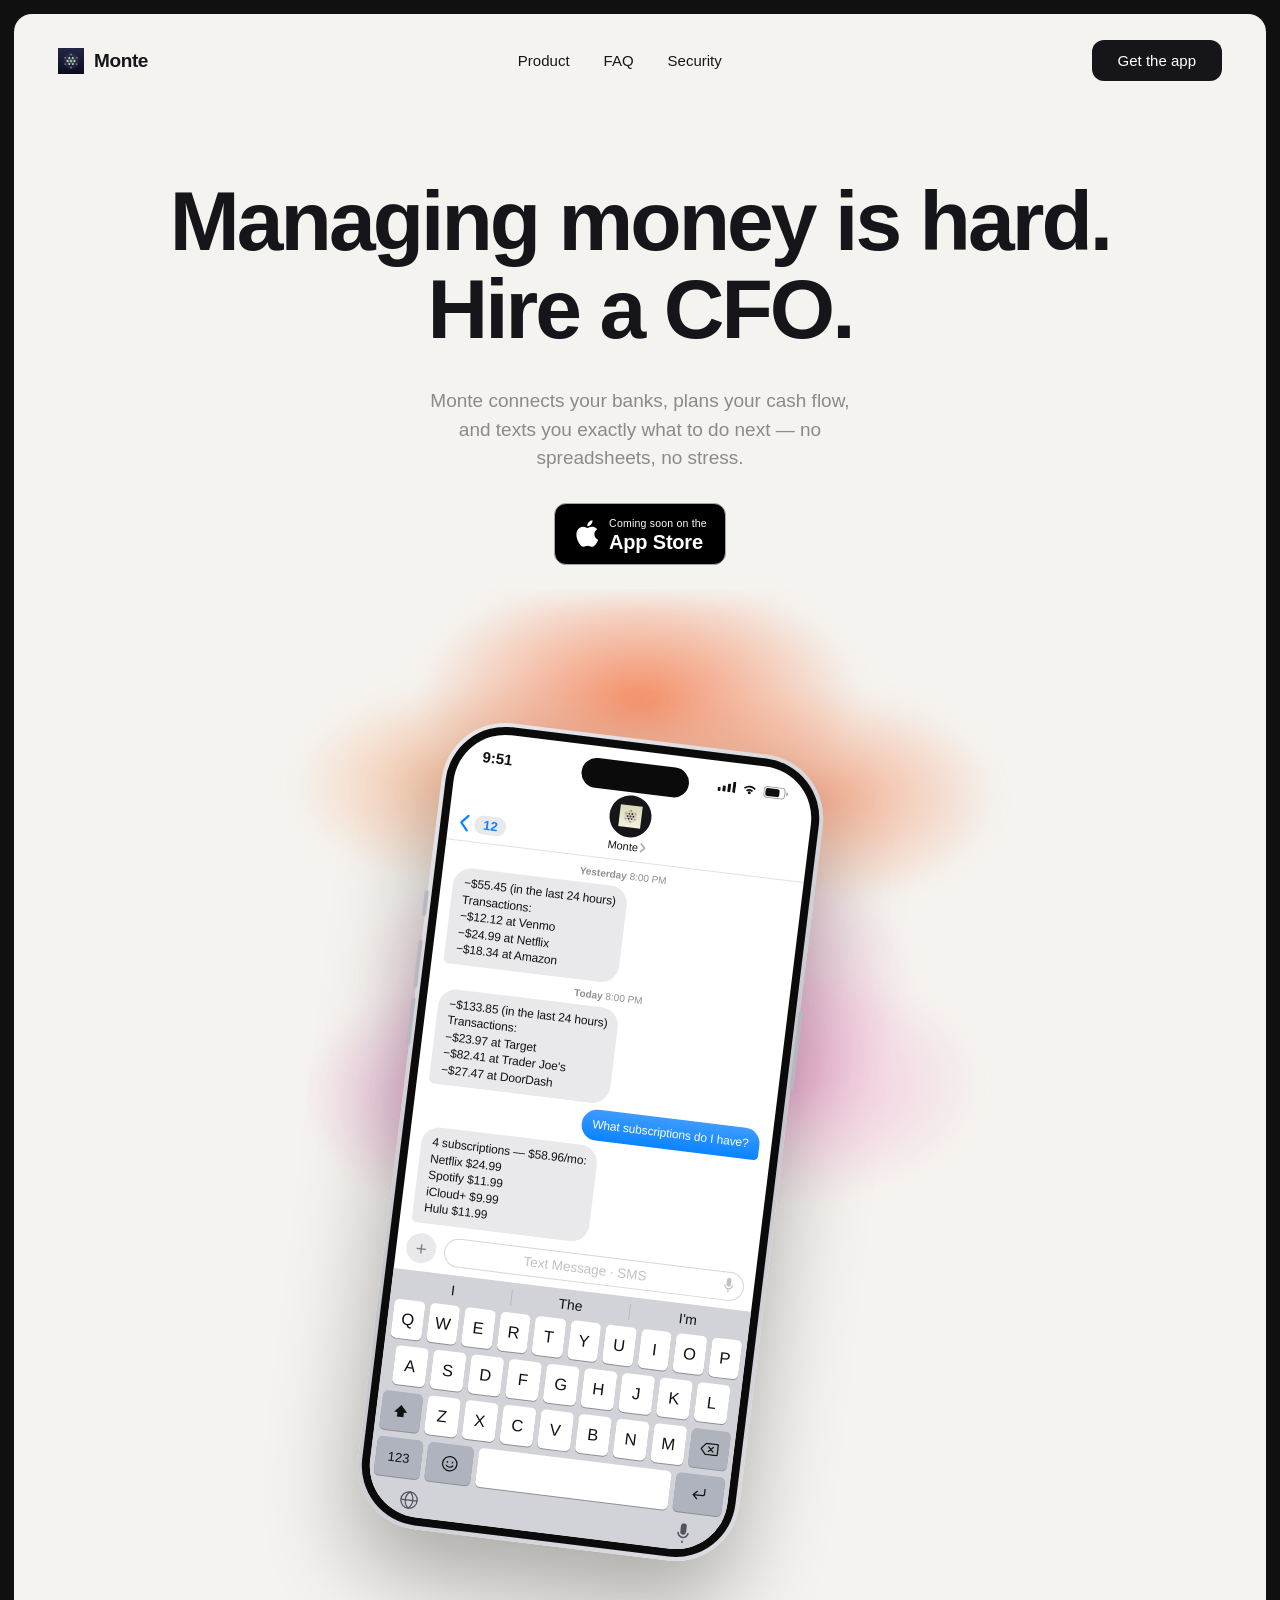
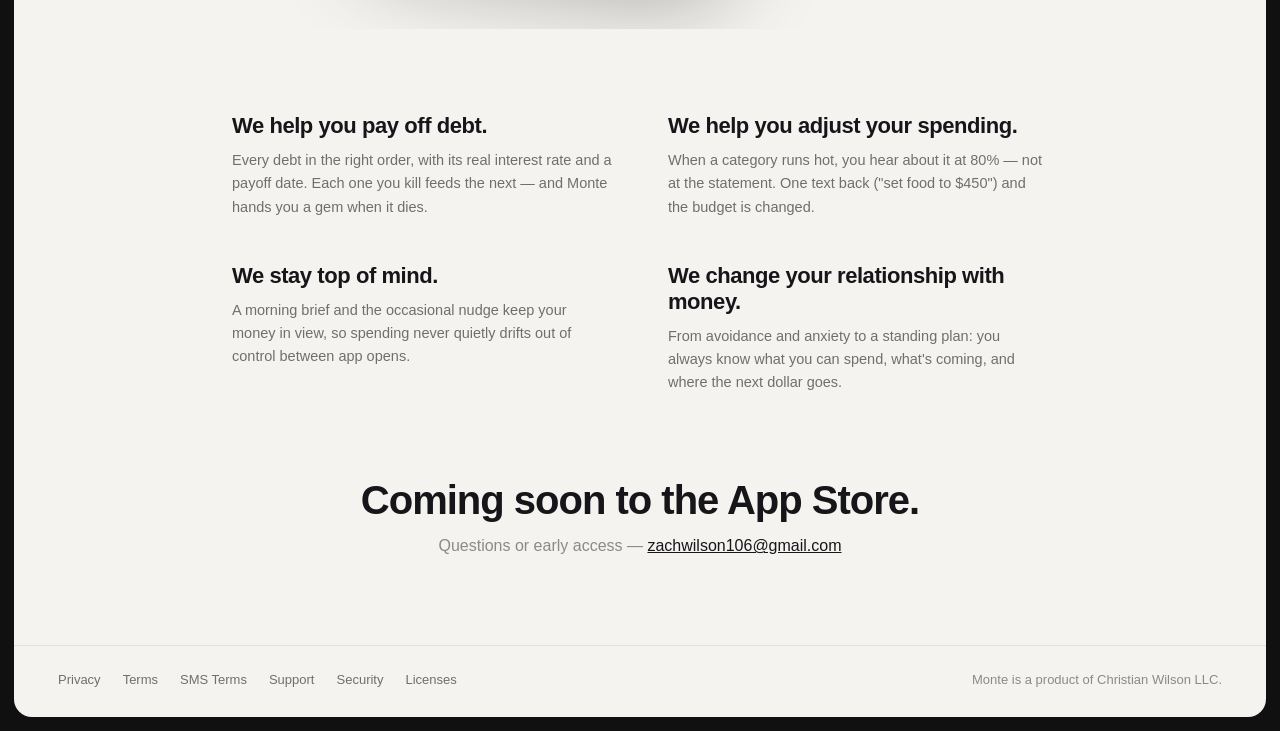
==== commit 99ac38cd: "App Store badge placeholder replaces Get Monte button" ====
--- a/index.html
+++ b/index.html
@@ -54,6 +54,15 @@
     max-width: 420px; margin: 34px auto 0;
   }
   .hero .btn { margin-top: 30px; padding: 14px 32px; border-radius: 13px; font-size: 16px; }
+  .appstore {
+    display: inline-flex; align-items: center; gap: 10px;
+    background: #000; color: #fff; text-decoration: none;
+    border: 1px solid #a6a6a6; border-radius: 12px;
+    padding: 9px 18px 10px; margin-top: 30px;
+  }
+  .appstore .lines { text-align: left; line-height: 1.15; }
+  .appstore .small { font-size: 10.5px; letter-spacing: 0.02em; }
+  .appstore .big { font-size: 20px; font-weight: 600; letter-spacing: -0.01em; }
 
   /* Cloud + phone */
   .stage { position: relative; margin-top: 24px; height: 1040px; overflow: hidden; }
@@ -229,7 +238,10 @@
   <section class="hero">
     <h1>Managing money is hard.<br>Hire a CFO.</h1>
     <p>Monte connects your banks, plans your cash flow, and texts you exactly what to do next — no spreadsheets, no stress.</p>
-    <a class="btn" href="#get">Get Monte</a>
+    <a class="appstore" href="#get" aria-label="Download on the App Store (coming soon)">
+      <svg width="26" height="31" viewBox="0 0 24 29" fill="#fff"><path d="M19.9 15.3c0-3.1 2.5-4.6 2.6-4.7-1.4-2.1-3.7-2.4-4.5-2.4-1.9-.2-3.7 1.1-4.7 1.1-1 0-2.5-1.1-4.1-1.1-2.1 0-4 1.2-5.1 3.1-2.2 3.8-.6 9.4 1.6 12.5 1 1.5 2.3 3.2 3.9 3.1 1.6-.1 2.2-1 4.1-1s2.4 1 4.1 1c1.7 0 2.8-1.5 3.8-3 1.2-1.7 1.7-3.4 1.7-3.5-.1-.1-3.4-1.3-3.4-5.1zM16.8 5.9c.9-1 1.4-2.4 1.3-3.9-1.2.1-2.7.8-3.6 1.9-.8.9-1.5 2.4-1.3 3.8 1.4.1 2.7-.7 3.6-1.8z"/></svg>
+      <span class="lines"><span class="small">Coming soon on the</span><br><span class="big">App Store</span></span>
+    </a>
 
     <div class="stage">
       <div class="cloud"></div>
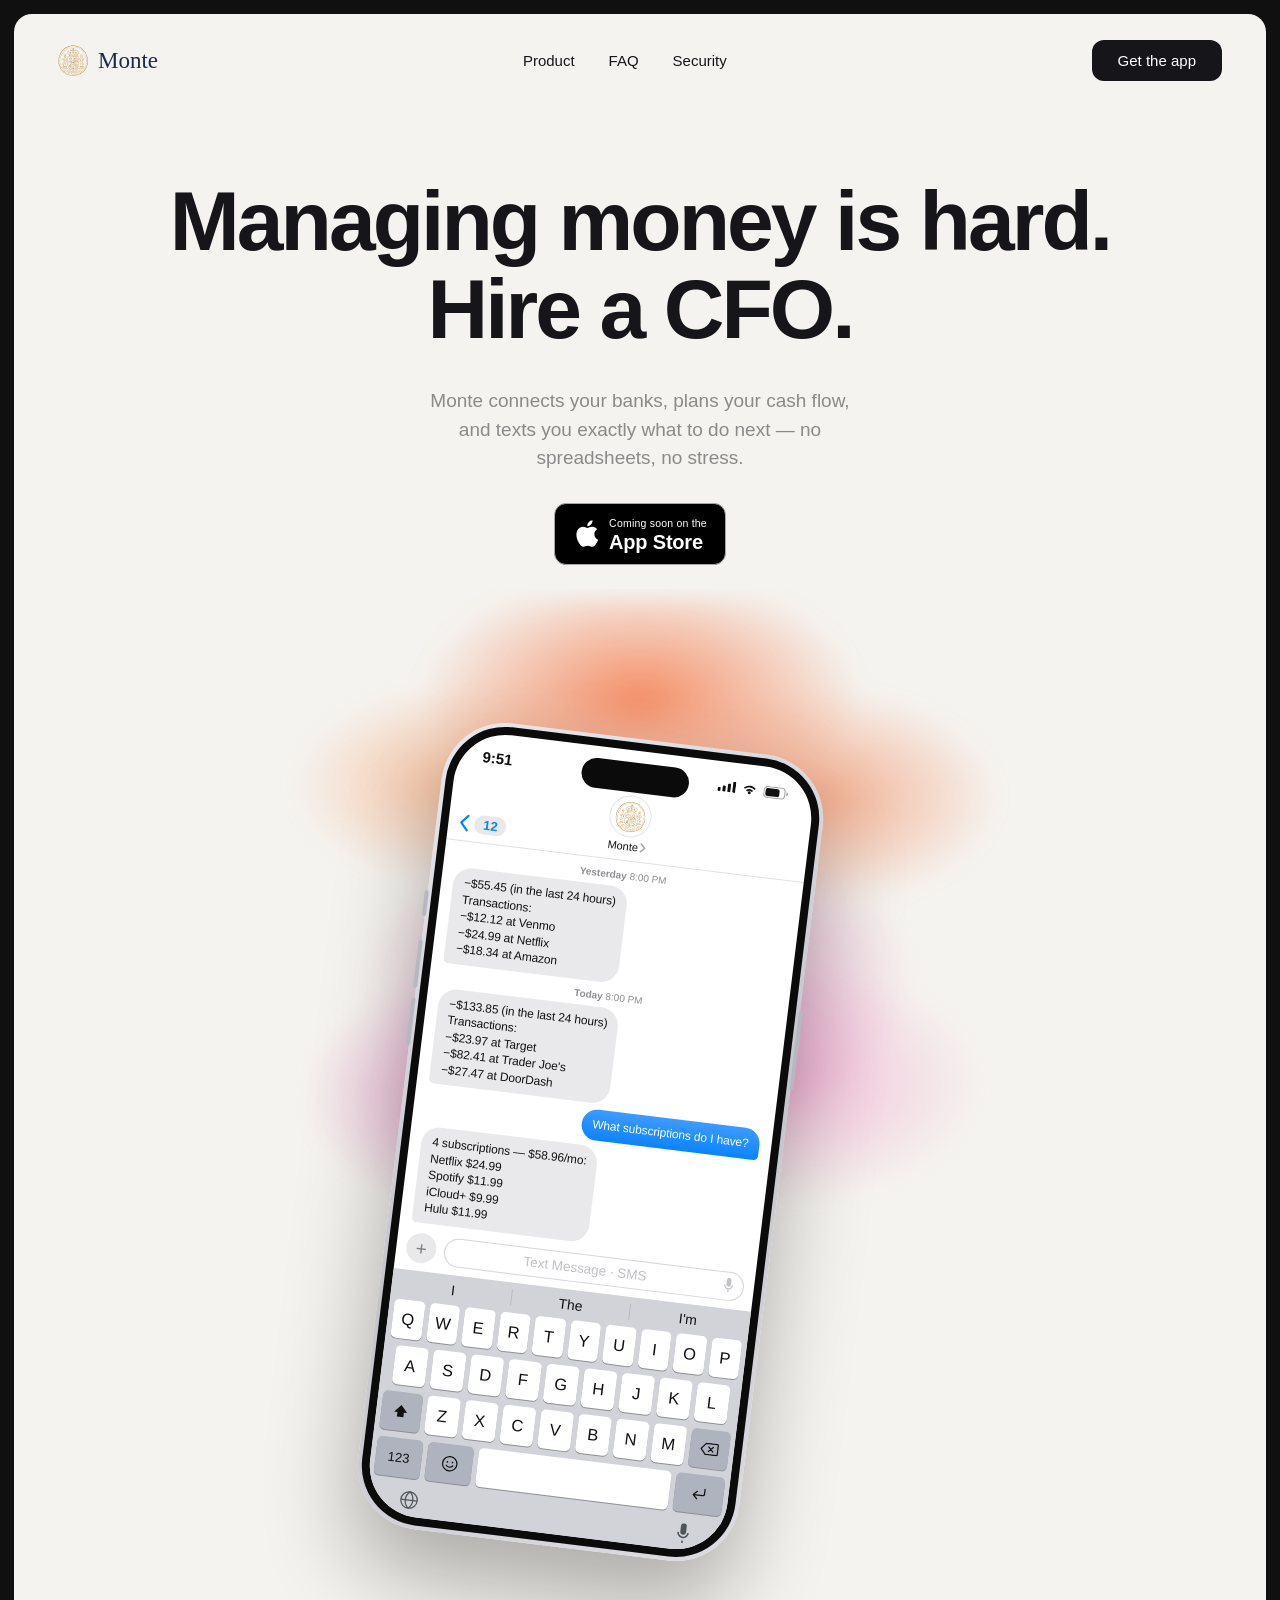
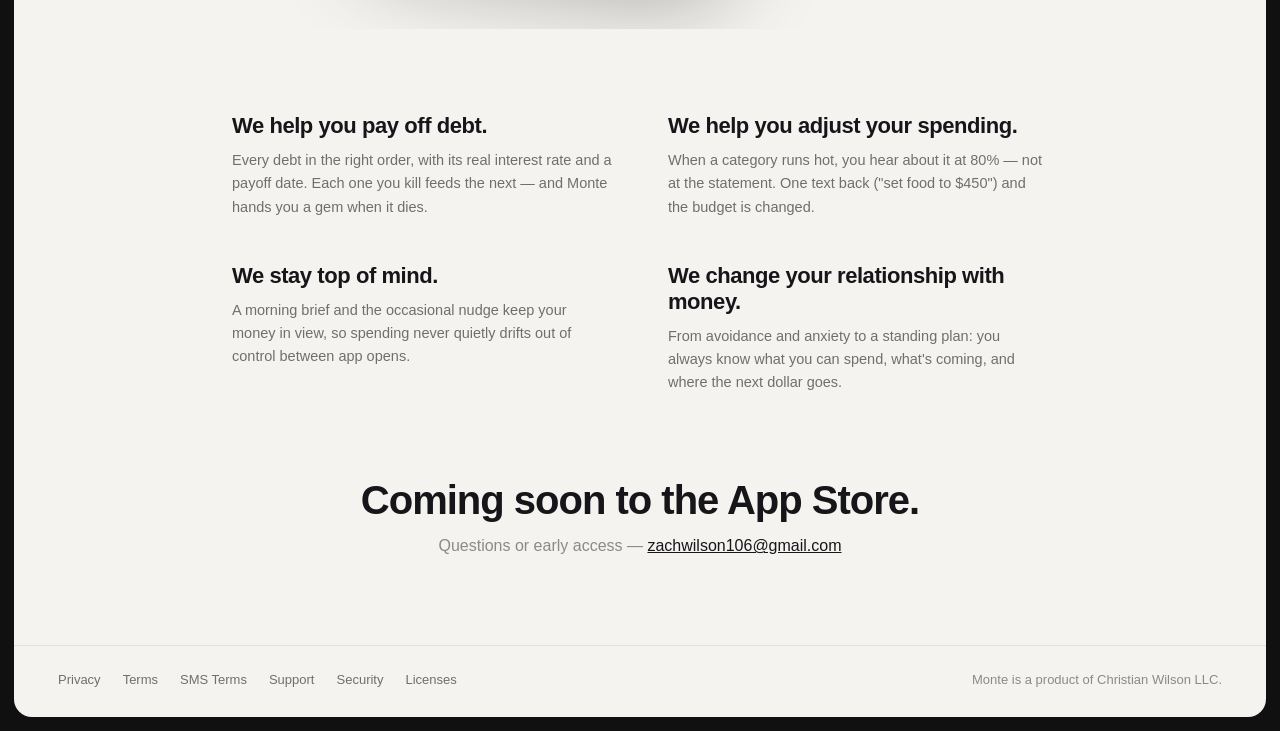
==== commit 41f6b406: "Adopt the coin mark: real vectorized doubloon as favicon, header lockup (navy serif wordmark), and i" ====
--- a/index.html
+++ b/index.html
@@ -5,6 +5,7 @@
 <meta name="viewport" content="width=device-width, initial-scale=1">
 <title>Monte — Your personal CFO</title>
 <meta name="description" content="Monte connects your banks, plans your cash flow, and texts you exactly what to do next. Your personal CFO, in your pocket.">
+<link rel="icon" type="image/svg+xml" href="/coin.svg">
 <link rel="icon" type="image/png" href="/logo.png">
 <style>
   * { margin: 0; padding: 0; box-sizing: border-box; }
@@ -30,8 +31,9 @@
     padding: 26px 44px 0;
   }
   .brand { display: flex; align-items: center; gap: 10px; text-decoration: none; color: #16161a; }
-  .brand img { width: 26px; height: 26px; }
-  .brand span { font-size: 19px; font-weight: 600; letter-spacing: -0.02em; }
+  .brand img { width: 30px; height: 31px; }
+  .brand span { font-family: Didot, "Bodoni 72", "Playfair Display", Georgia, serif;
+    font-size: 23px; font-weight: 500; letter-spacing: 0; color: #1e2a4a; }
   nav { display: flex; gap: 34px; }
   nav a { text-decoration: none; color: #16161a; font-size: 15px; }
   nav a:hover { opacity: 0.6; }
@@ -118,10 +120,11 @@
   }
   .contact { flex: 1; text-align: center; }
   .contact .avatar {
-    width: 42px; height: 42px; border-radius: 50%; background: #16161a;
+    width: 42px; height: 42px; border-radius: 50%; background: #fff;
+    border: 1px solid rgba(0,0,0,.1);
     display: inline-flex; align-items: center; justify-content: center;
   }
-  .contact .avatar img { width: 22px; height: 22px; filter: invert(1); }
+  .contact .avatar img { width: 30px; height: 31px; }
   .contact .name {
     font-size: 11px; color: #111; margin-top: 3px;
     display: flex; align-items: center; justify-content: center; gap: 2px;
@@ -226,7 +229,7 @@
 <div class="page">
 
   <header>
-    <a class="brand" href="./"><img src="/logo.png" alt=""><span>Monte</span></a>
+    <a class="brand" href="./"><img src="/coin.svg" alt=""><span>Monte</span></a>
     <nav>
       <a href="#product">Product</a>
       <a href="faq/">FAQ</a>
@@ -264,7 +267,7 @@
               <span class="unread">12</span>
             </span>
             <span class="contact">
-              <span class="avatar"><img src="/logo.png" alt=""></span>
+              <span class="avatar"><img src="/coin.svg" alt=""></span>
               <span class="name">Monte <svg width="6" height="10" viewBox="0 0 6 10" fill="none"><path d="M1 1l4 4-4 4" stroke="#111" stroke-width="1.6" stroke-linecap="round"/></svg></span>
             </span>
             <span class="hspace"></span>
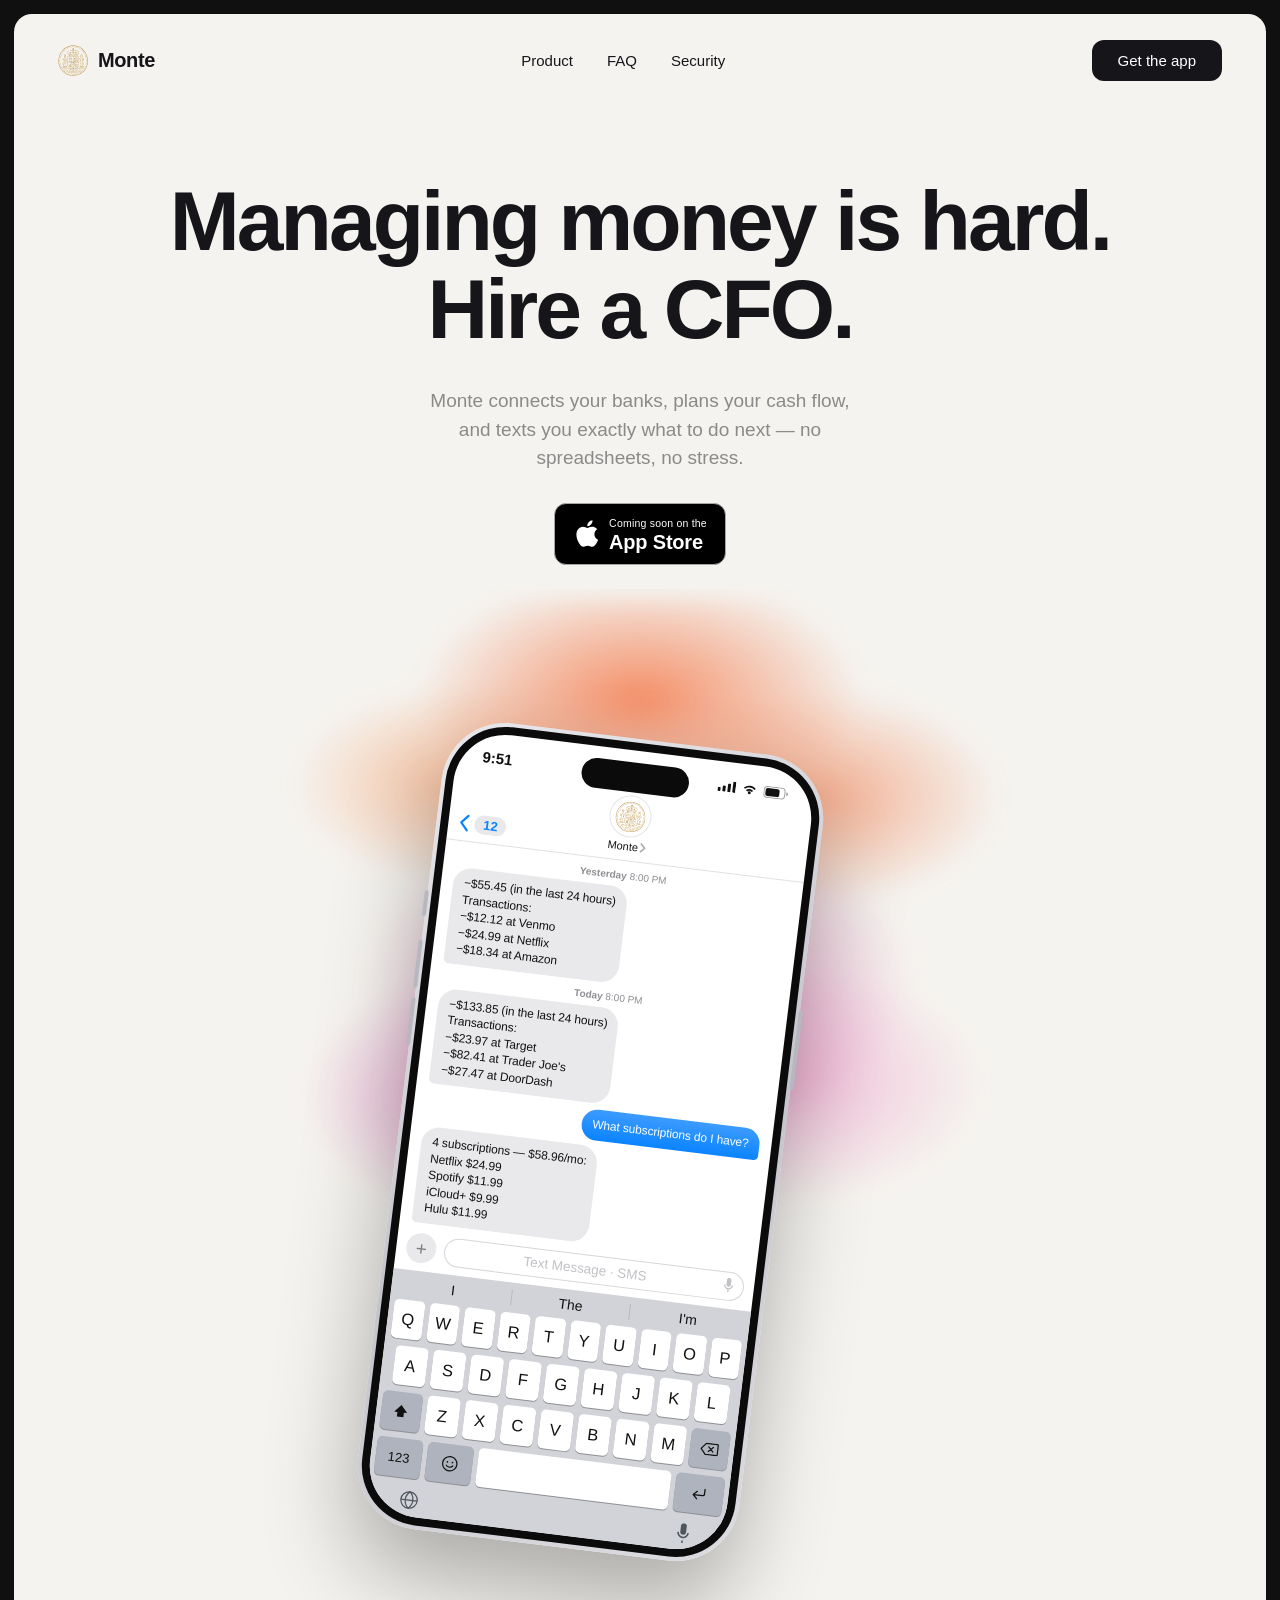
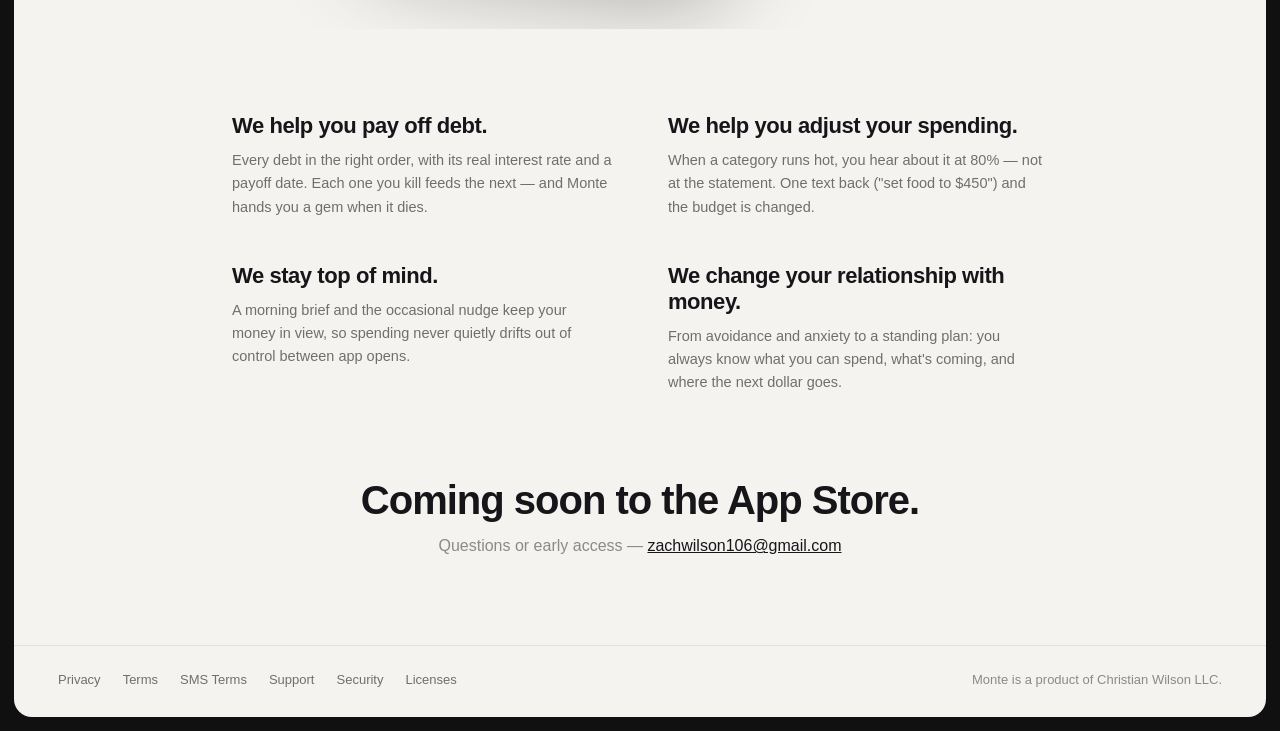
==== commit 33c0dabb: "Wordmark in SF Pro to match the rest of the site" ====
--- a/index.html
+++ b/index.html
@@ -32,8 +32,7 @@
   }
   .brand { display: flex; align-items: center; gap: 10px; text-decoration: none; color: #16161a; }
   .brand img { width: 30px; height: 31px; }
-  .brand span { font-family: Didot, "Bodoni 72", "Playfair Display", Georgia, serif;
-    font-size: 23px; font-weight: 500; letter-spacing: 0; color: #1e2a4a; }
+  .brand span { font-size: 20px; font-weight: 600; letter-spacing: -0.02em; }
   nav { display: flex; gap: 34px; }
   nav a { text-decoration: none; color: #16161a; font-size: 15px; }
   nav a:hover { opacity: 0.6; }
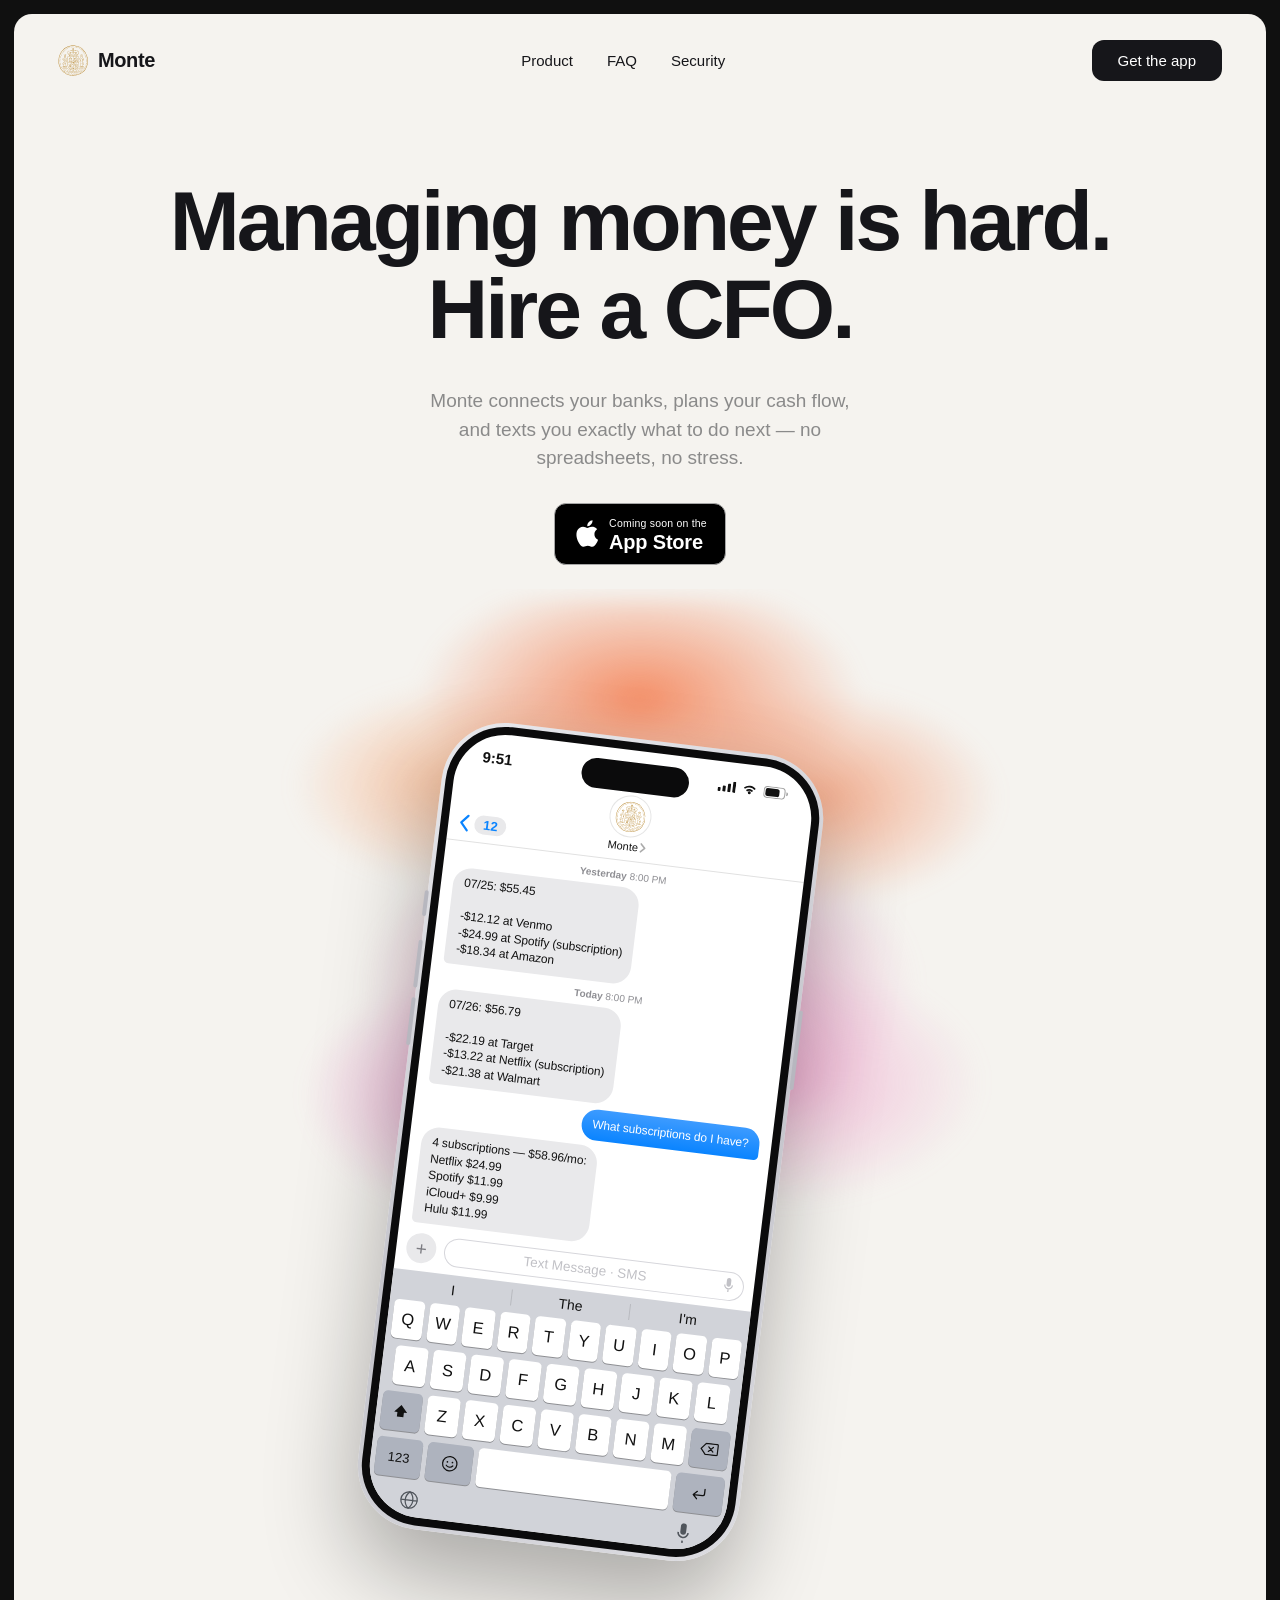
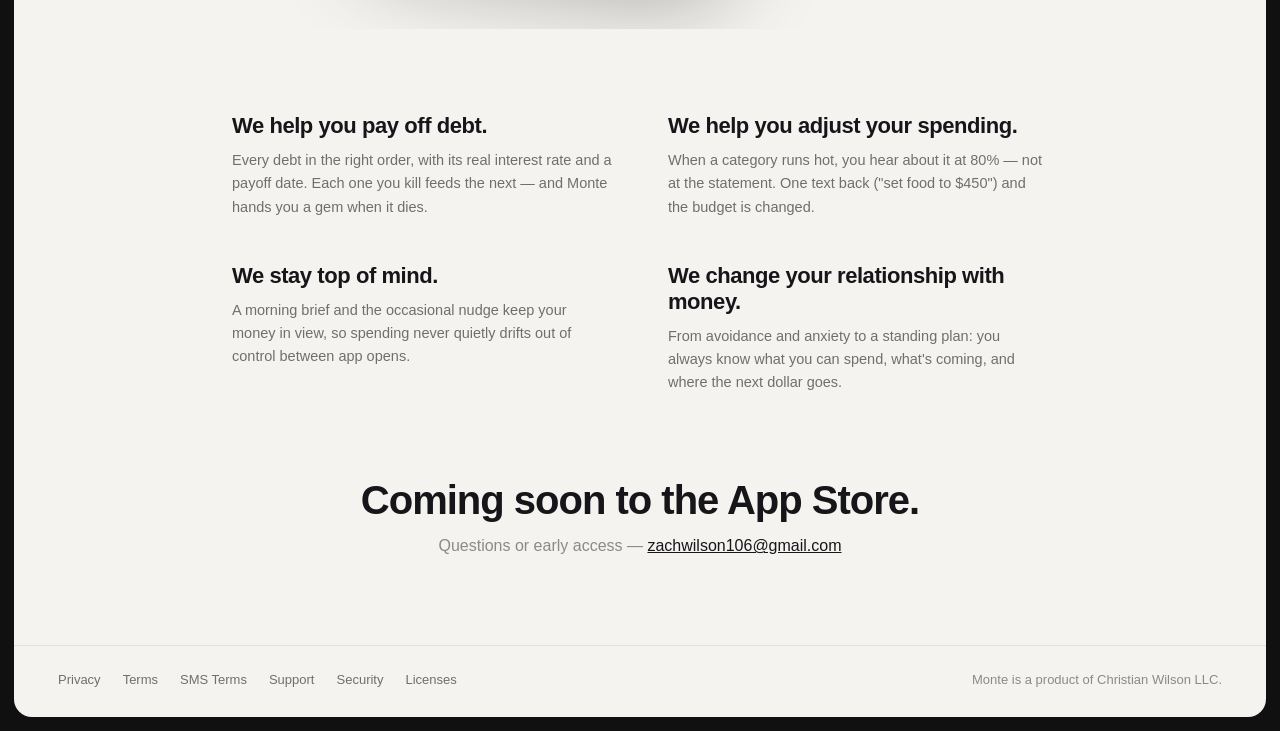
==== commit 20077f45: "Mockup recaps use the concise ledger format" ====
--- a/index.html
+++ b/index.html
@@ -273,17 +273,17 @@
           </div>
           <div class="thread">
             <div class="day"><b>Yesterday</b> 8:00 PM</div>
-            <div class="imsg recv">−$55.45 (in the last 24 hours)
-Transactions:
-−$12.12 at Venmo
-−$24.99 at Netflix
-−$18.34 at Amazon</div>
+            <div class="imsg recv">07/25: $55.45
+
+-$12.12 at Venmo
+-$24.99 at Spotify (subscription)
+-$18.34 at Amazon</div>
             <div class="day"><b>Today</b> 8:00 PM</div>
-            <div class="imsg recv">−$133.85 (in the last 24 hours)
-Transactions:
-−$23.97 at Target
-−$82.41 at Trader Joe's
-−$27.47 at DoorDash</div>
+            <div class="imsg recv">07/26: $56.79
+
+-$22.19 at Target
+-$13.22 at Netflix (subscription)
+-$21.38 at Walmart</div>
             <div class="imsg sent">What subscriptions do I have?</div>
             <div class="imsg recv">4 subscriptions — $58.96/mo:
 Netflix $24.99
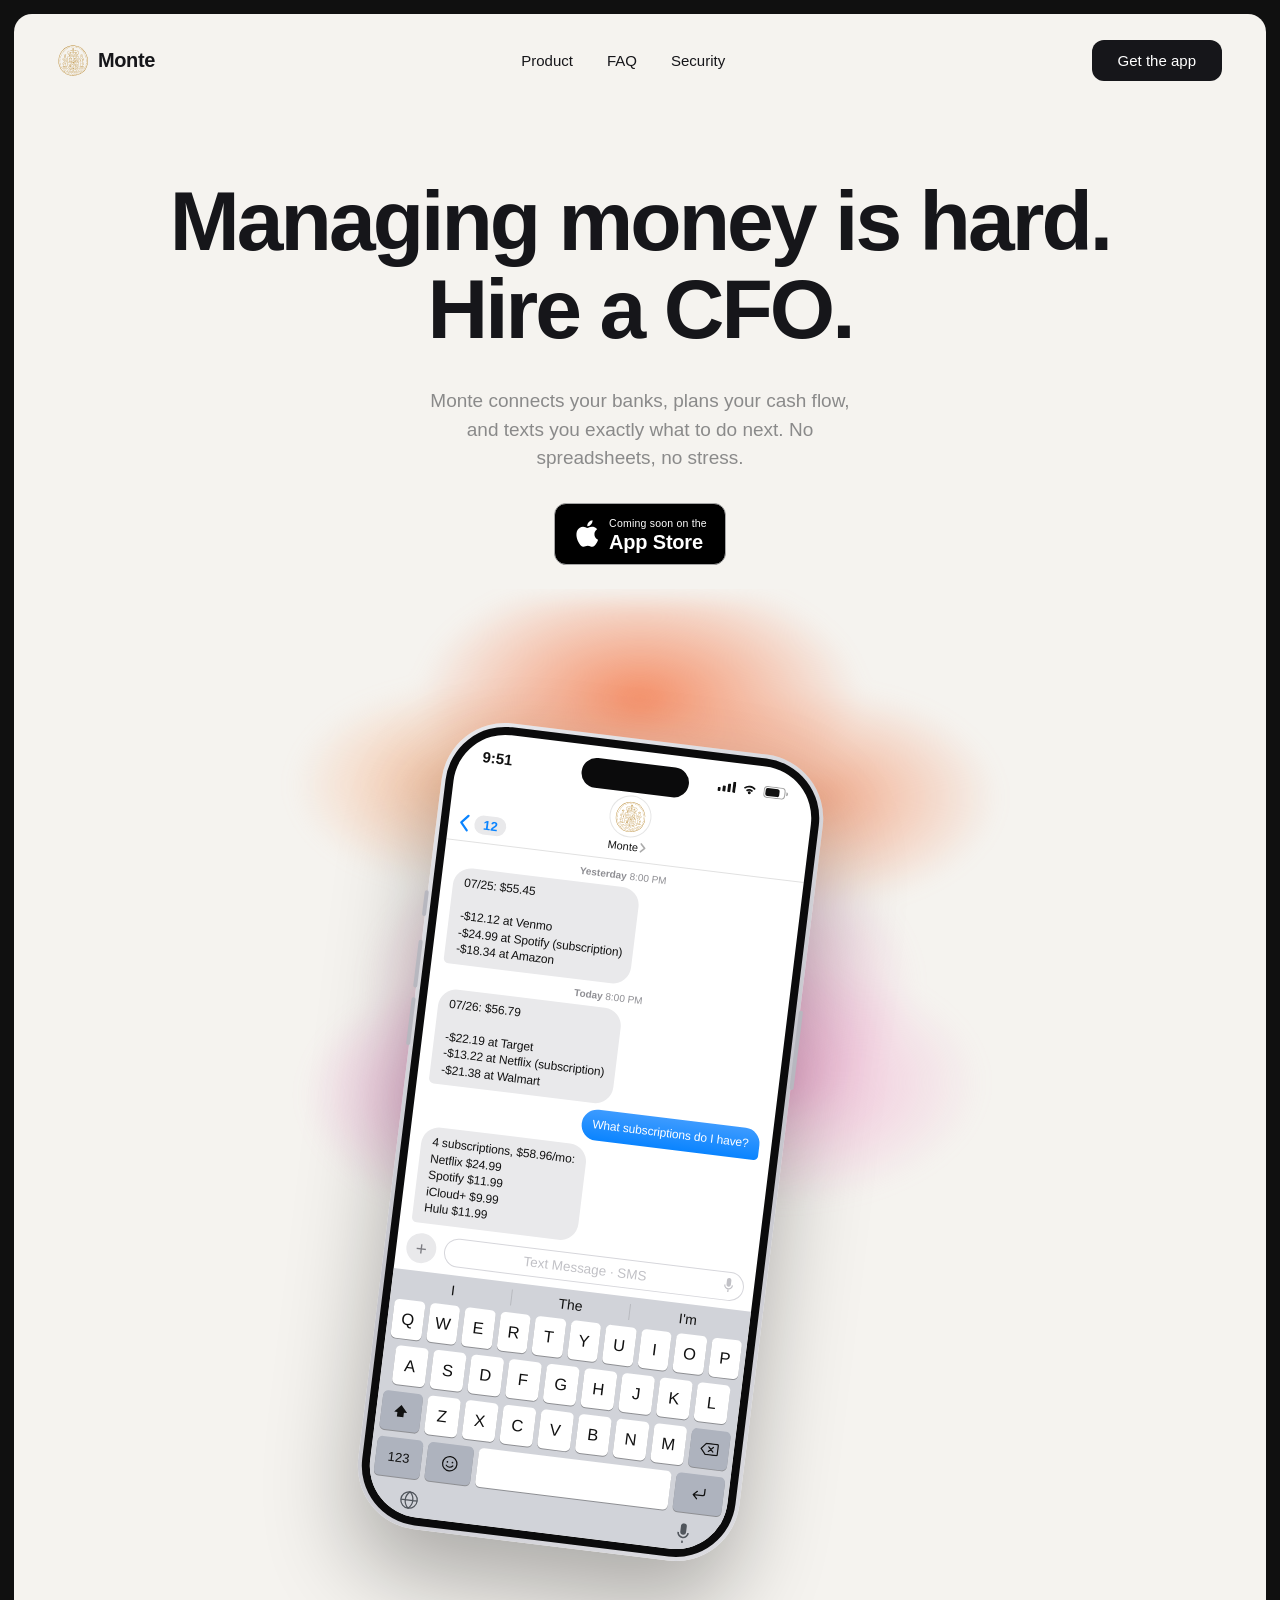
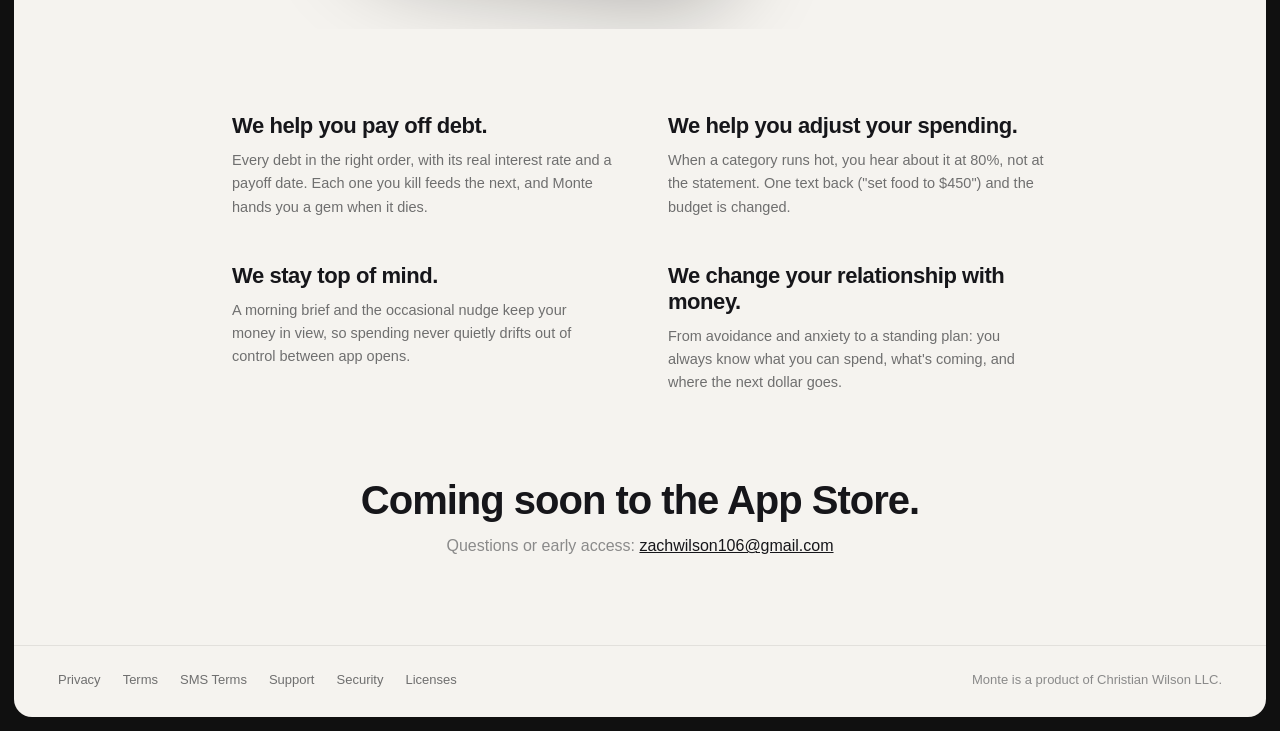
==== commit a86cb716: "No em dashes anywhere in the site copy" ====
--- a/index.html
+++ b/index.html
@@ -3,7 +3,7 @@
 <head>
 <meta charset="utf-8">
 <meta name="viewport" content="width=device-width, initial-scale=1">
-<title>Monte — Your personal CFO</title>
+<title>Monte, Your personal CFO</title>
 <meta name="description" content="Monte connects your banks, plans your cash flow, and texts you exactly what to do next. Your personal CFO, in your pocket.">
 <link rel="icon" type="image/svg+xml" href="/coin.svg">
 <link rel="icon" type="image/png" href="/logo.png">
@@ -239,7 +239,7 @@
 
   <section class="hero">
     <h1>Managing money is hard.<br>Hire a CFO.</h1>
-    <p>Monte connects your banks, plans your cash flow, and texts you exactly what to do next — no spreadsheets, no stress.</p>
+    <p>Monte connects your banks, plans your cash flow, and texts you exactly what to do next. No spreadsheets, no stress.</p>
     <a class="appstore" href="#get" aria-label="Download on the App Store (coming soon)">
       <svg width="26" height="31" viewBox="0 0 24 29" fill="#fff"><path d="M19.9 15.3c0-3.1 2.5-4.6 2.6-4.7-1.4-2.1-3.7-2.4-4.5-2.4-1.9-.2-3.7 1.1-4.7 1.1-1 0-2.5-1.1-4.1-1.1-2.1 0-4 1.2-5.1 3.1-2.2 3.8-.6 9.4 1.6 12.5 1 1.5 2.3 3.2 3.9 3.1 1.6-.1 2.2-1 4.1-1s2.4 1 4.1 1c1.7 0 2.8-1.5 3.8-3 1.2-1.7 1.7-3.4 1.7-3.5-.1-.1-3.4-1.3-3.4-5.1zM16.8 5.9c.9-1 1.4-2.4 1.3-3.9-1.2.1-2.7.8-3.6 1.9-.8.9-1.5 2.4-1.3 3.8 1.4.1 2.7-.7 3.6-1.8z"/></svg>
       <span class="lines"><span class="small">Coming soon on the</span><br><span class="big">App Store</span></span>
@@ -285,7 +285,7 @@
 -$13.22 at Netflix (subscription)
 -$21.38 at Walmart</div>
             <div class="imsg sent">What subscriptions do I have?</div>
-            <div class="imsg recv">4 subscriptions — $58.96/mo:
+            <div class="imsg recv">4 subscriptions, $58.96/mo:
 Netflix $24.99
 Spotify $11.99
 iCloud+ $9.99
@@ -326,11 +326,11 @@
   <section class="strip" id="product">
     <div>
       <h3>We help you pay off debt.</h3>
-      <p>Every debt in the right order, with its real interest rate and a payoff date. Each one you kill feeds the next — and Monte hands you a gem when it dies.</p>
+      <p>Every debt in the right order, with its real interest rate and a payoff date. Each one you kill feeds the next, and Monte hands you a gem when it dies.</p>
     </div>
     <div>
       <h3>We help you adjust your spending.</h3>
-      <p>When a category runs hot, you hear about it at 80% — not at the statement. One text back ("set food to $450") and the budget is changed.</p>
+      <p>When a category runs hot, you hear about it at 80%, not at the statement. One text back ("set food to $450") and the budget is changed.</p>
     </div>
     <div>
       <h3>We stay top of mind.</h3>
@@ -344,7 +344,7 @@
 
   <section class="get" id="get">
     <h2>Coming soon to the App Store.</h2>
-    <p>Questions or early access — <a href="mailto:zachwilson106@gmail.com">zachwilson106@gmail.com</a></p>
+    <p>Questions or early access: <a href="mailto:zachwilson106@gmail.com">zachwilson106@gmail.com</a></p>
   </section>
 
   <footer>
